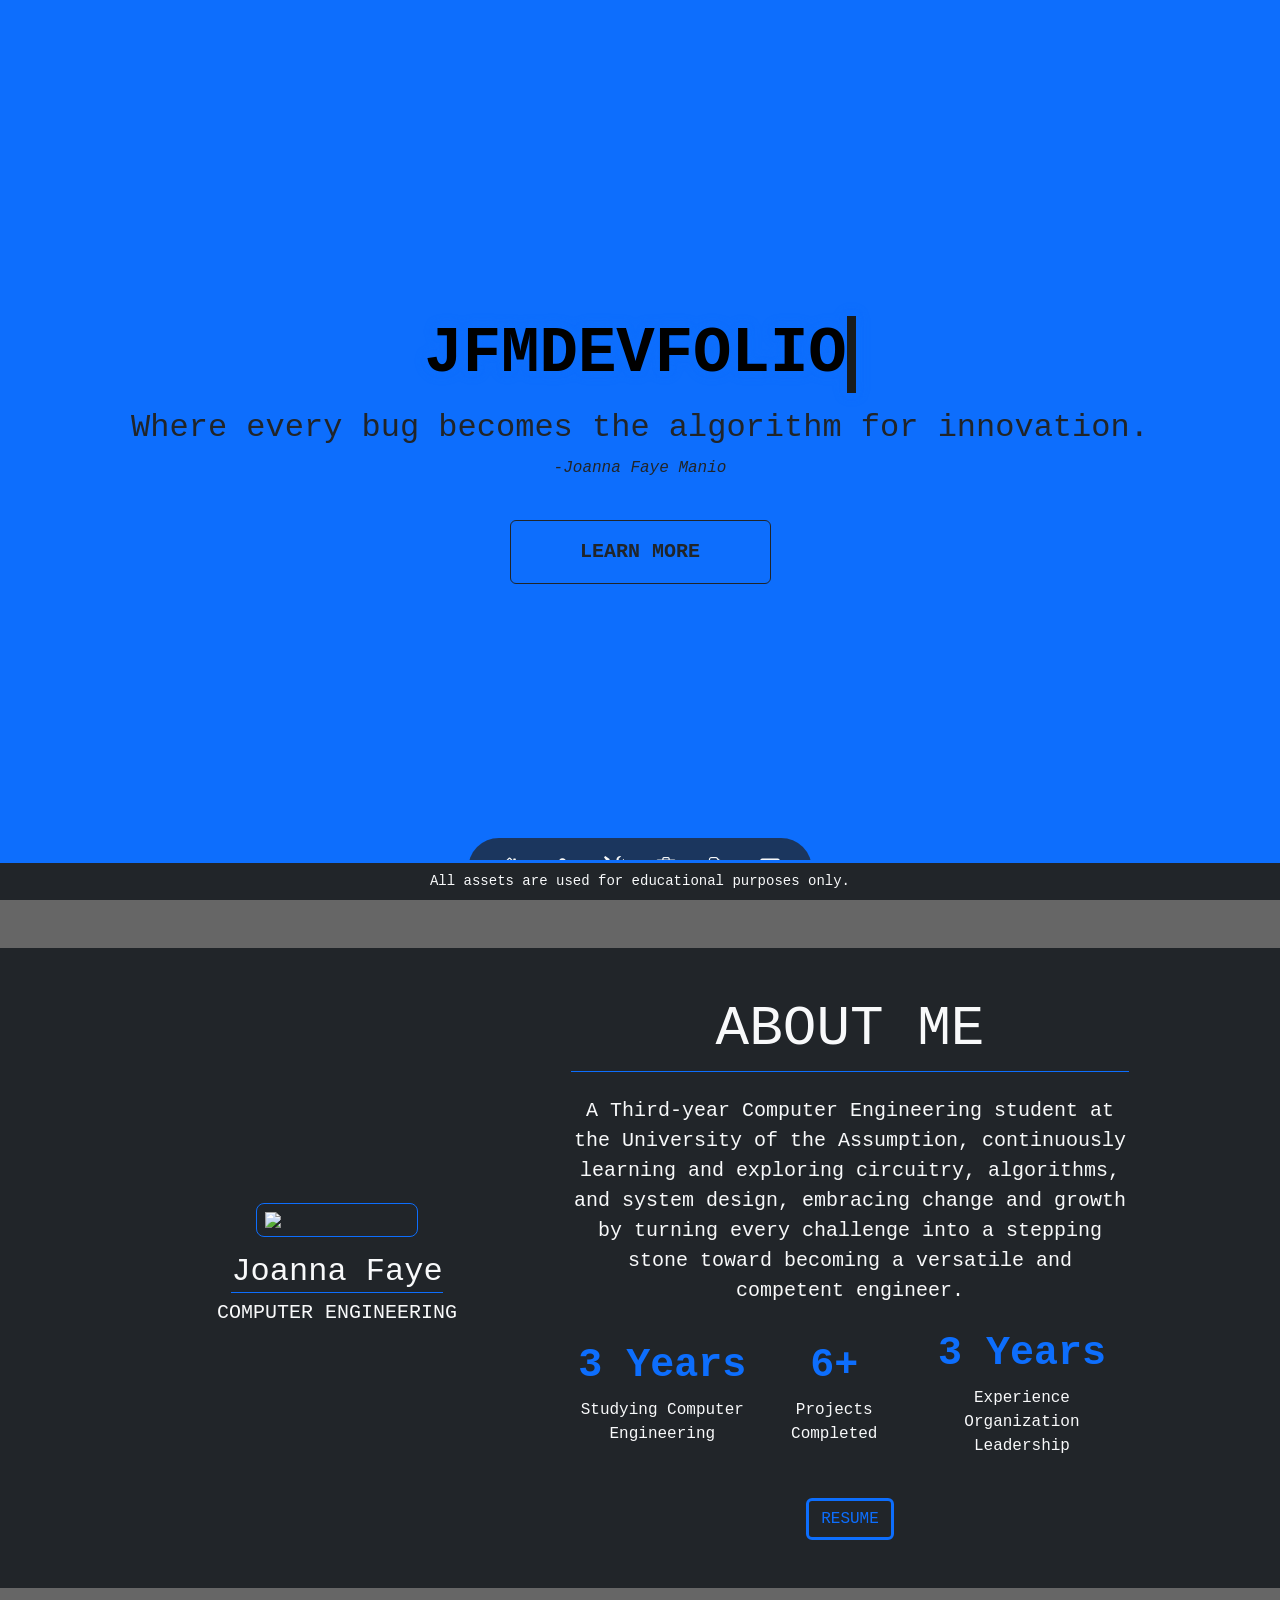
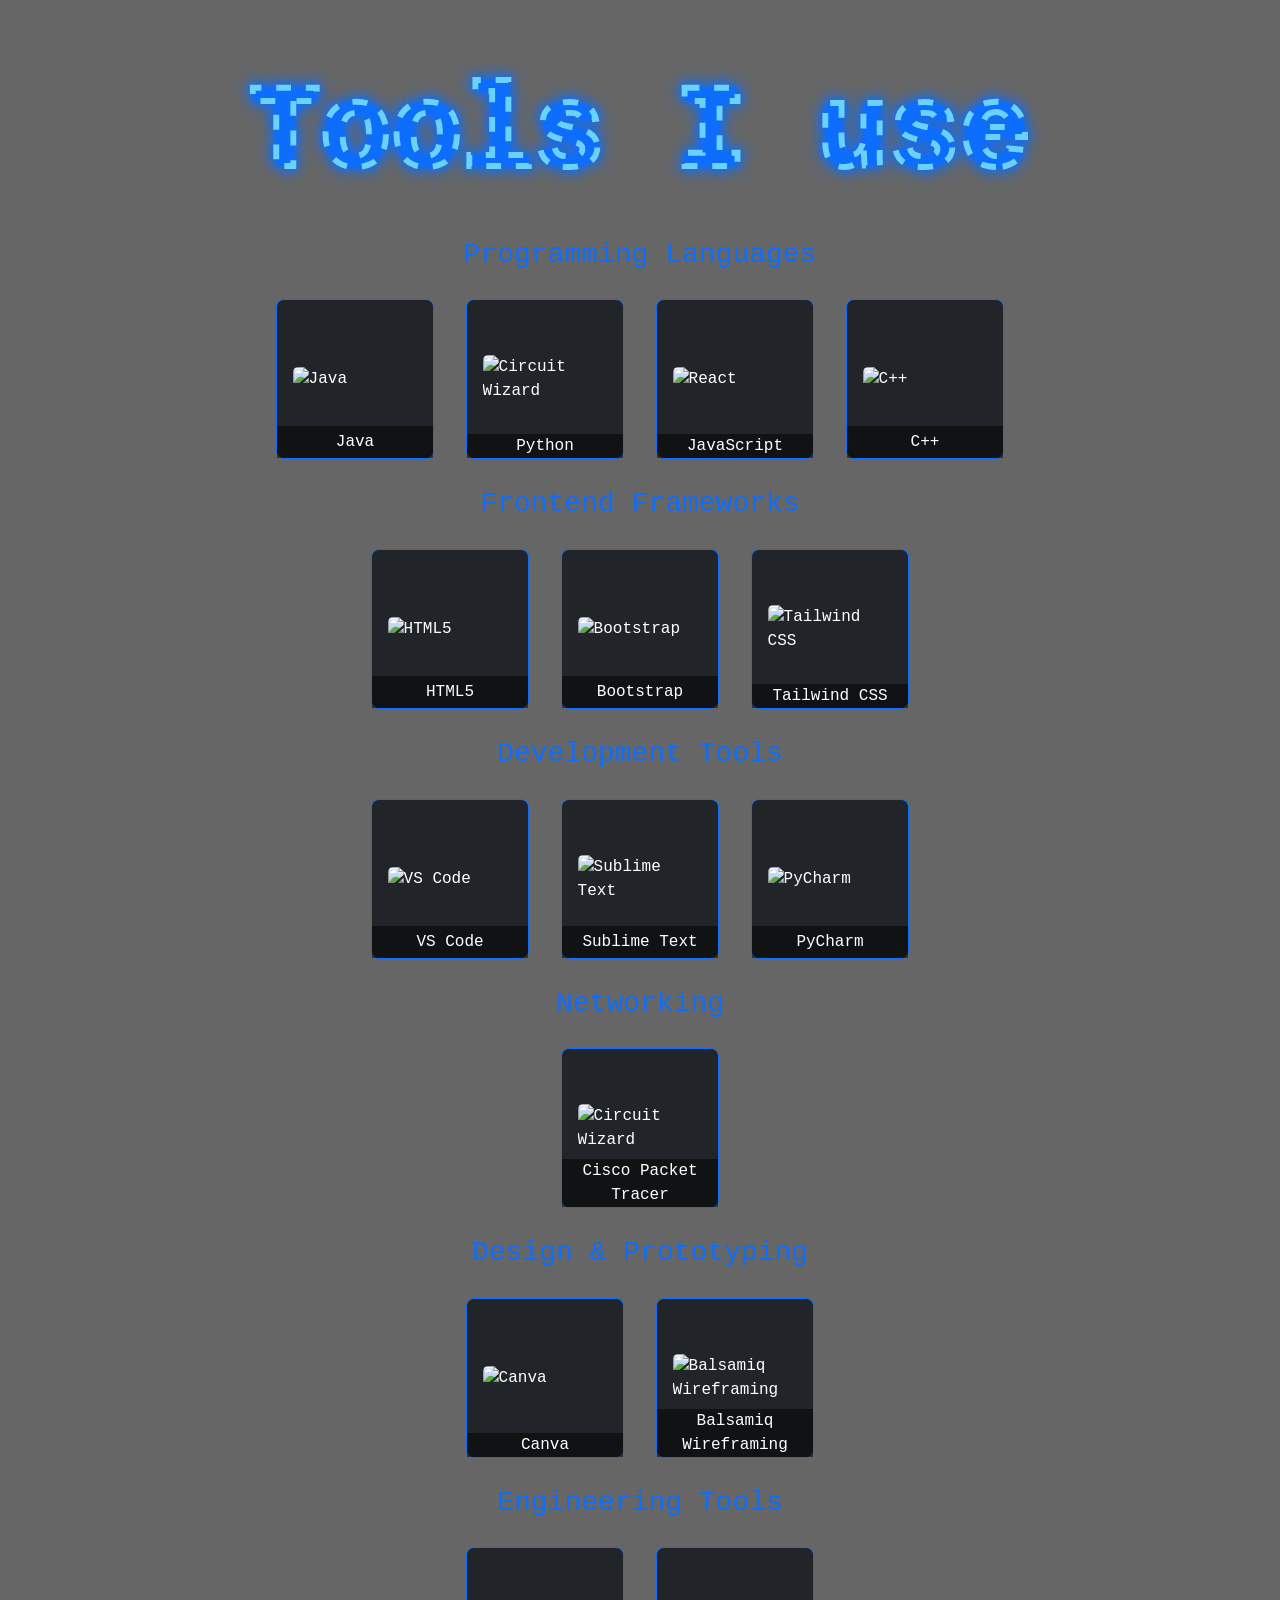
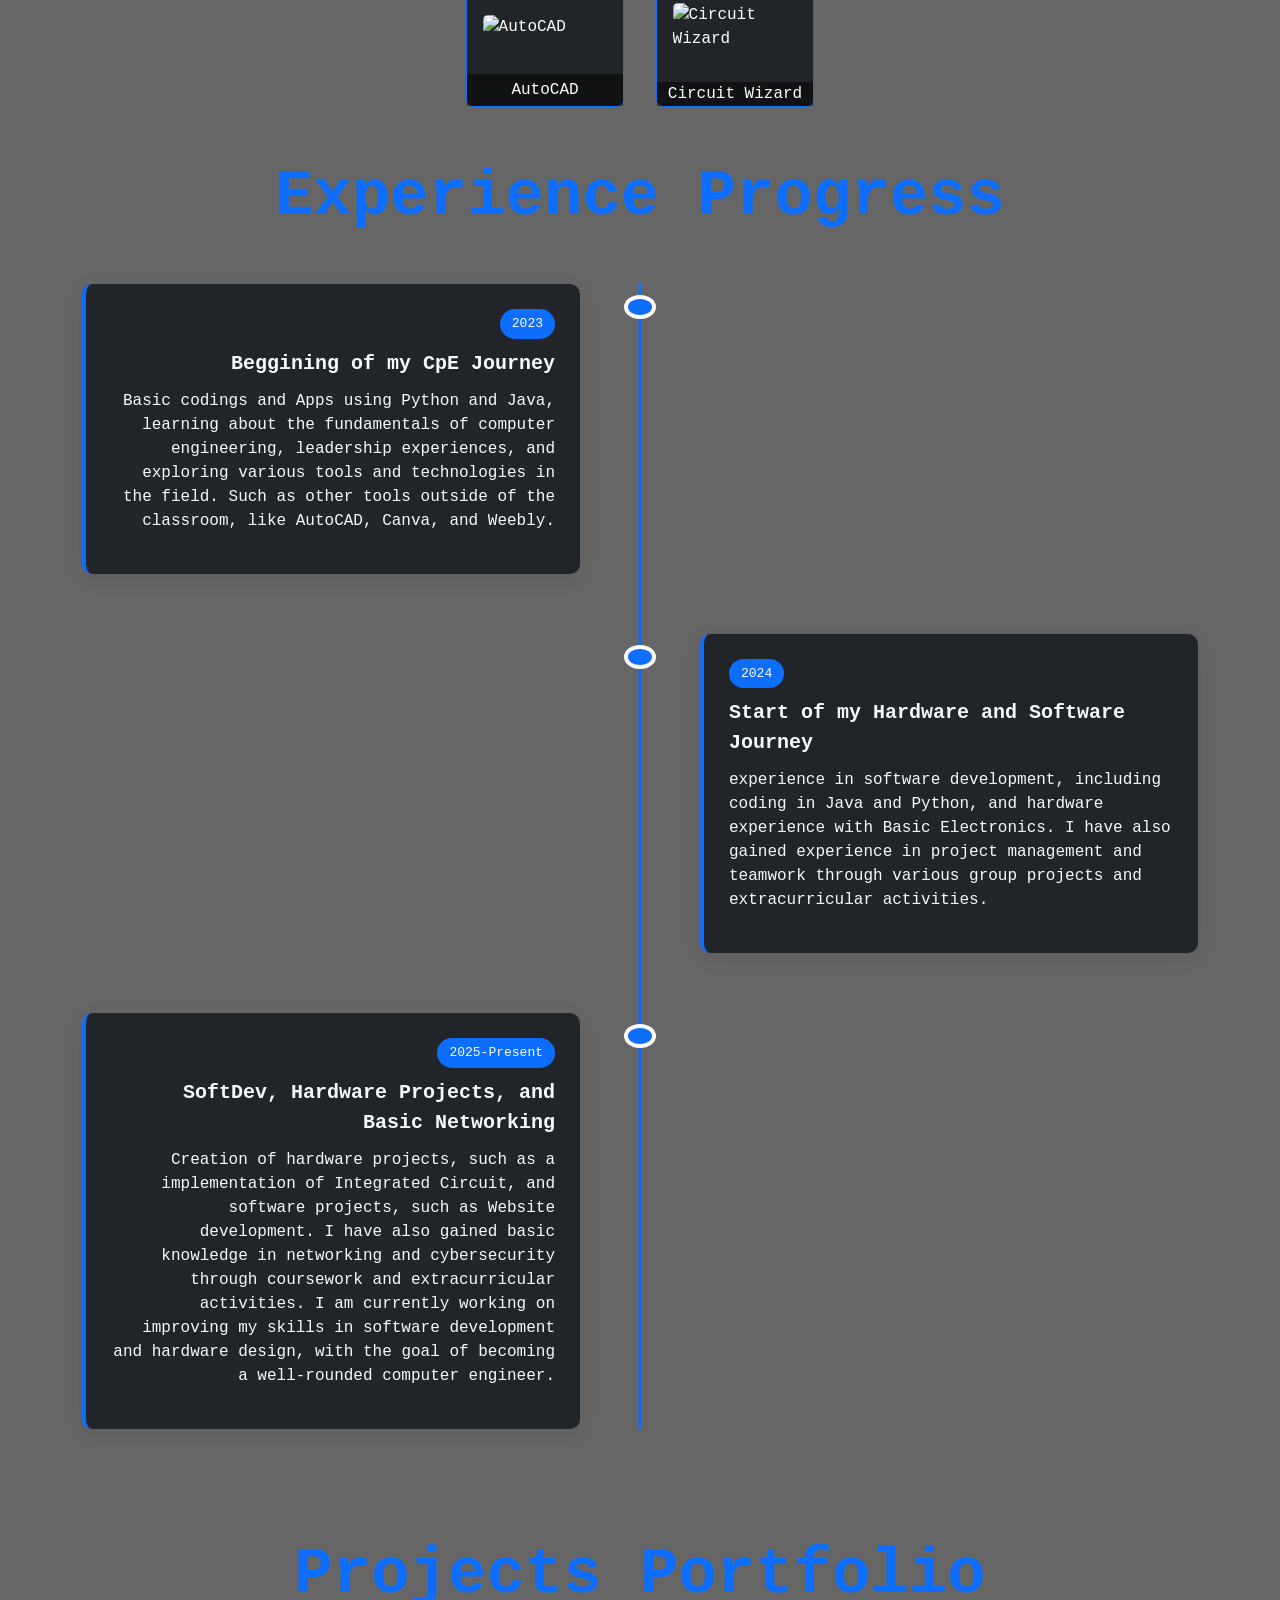
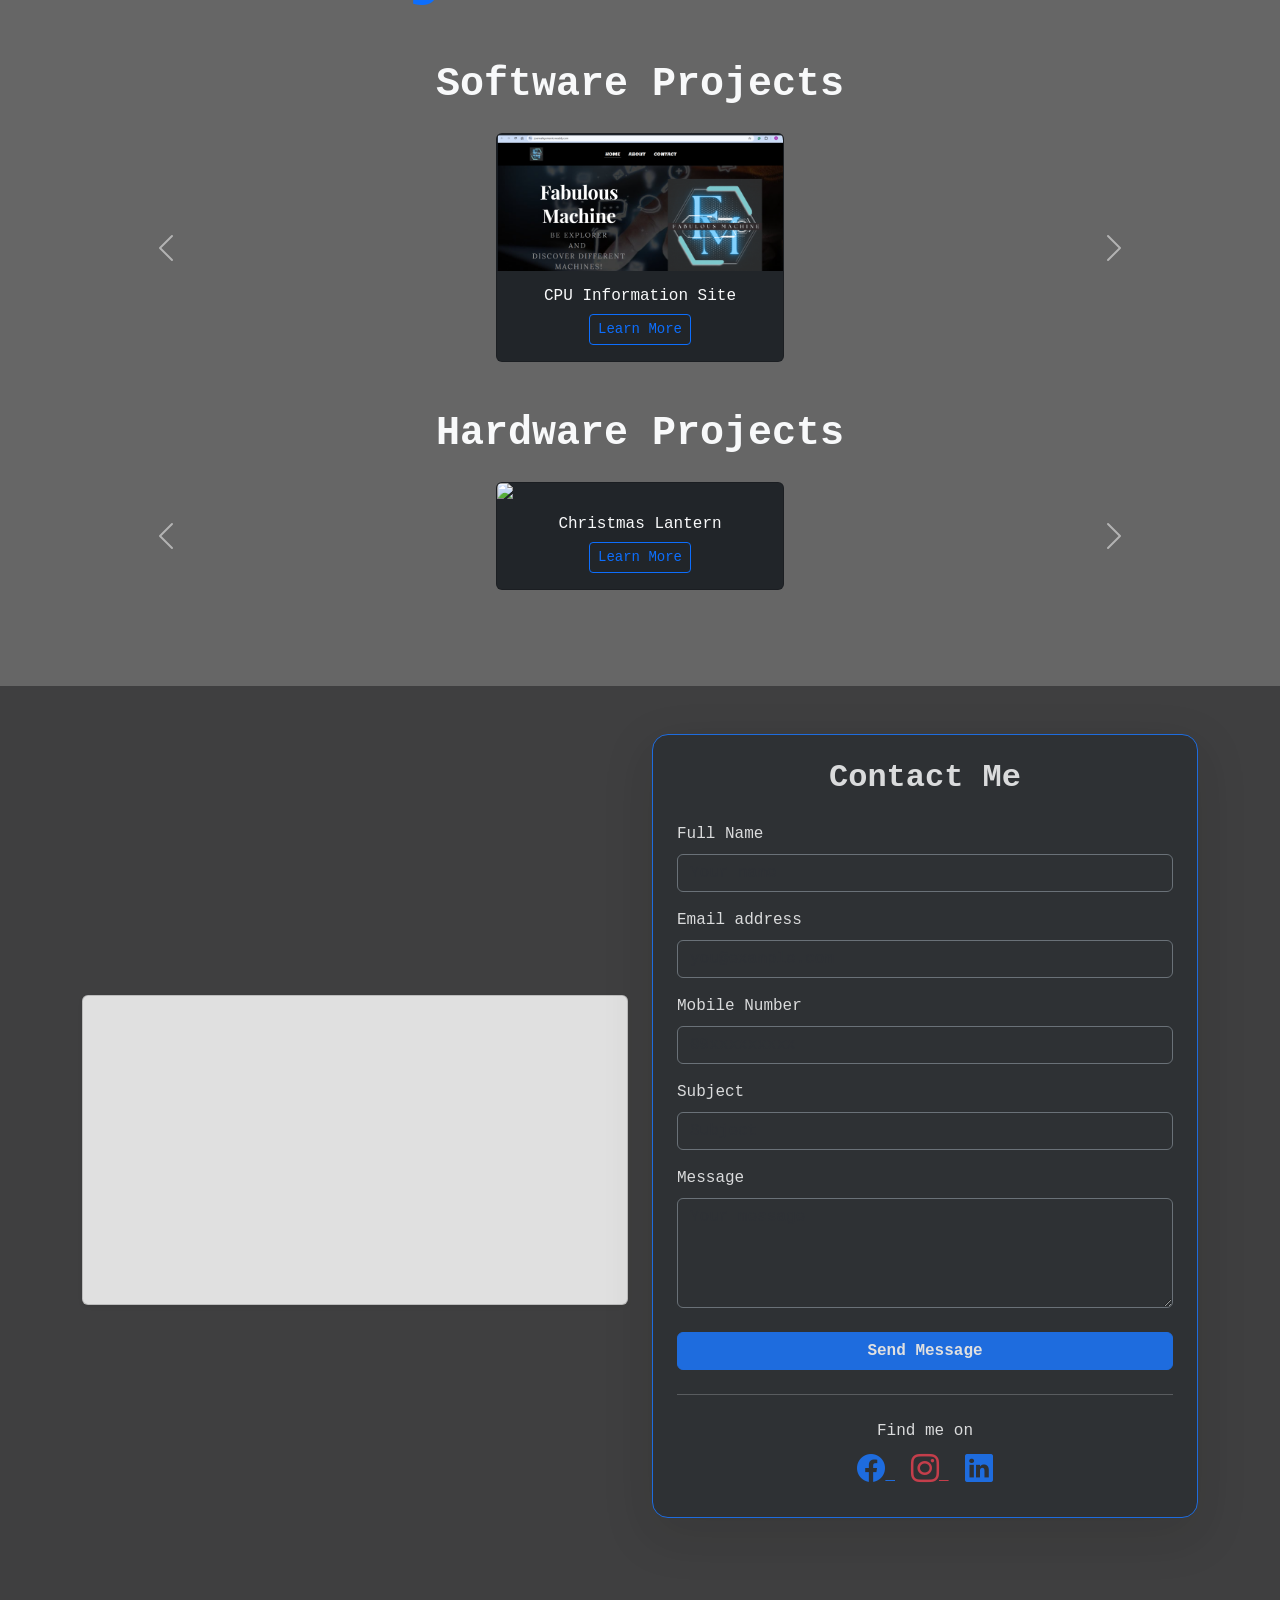
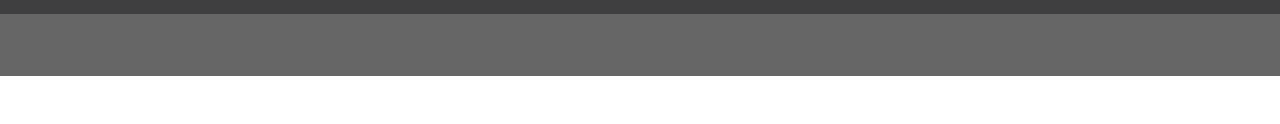
==== index.html @ d987107c "Fixed Navbar" ====
<!DOCTYPE HTML>
<html>
	<head>
		<meta name="viewport" content="width=device-width, initial-scale=1, shrink-to-fit=no">
		<!-- Bootstrap Link -->
		<link href="https://cdn.jsdelivr.net/npm/bootstrap@5.0.2/dist/css/bootstrap.min.css" rel="stylesheet" integrity="sha384-EVSTQN3/azprG1Anm3QDgpJLIm9Nao0Yz1ztcQTwFspd3yD65VohhpuuCOmLASjC" crossorigin="anonymous">
        <link rel="stylesheet" href="./index.css">
        <link href="https://unpkg.com/aos@2.3.4/dist/aos.css" rel="stylesheet">
        <link href="https://cdn.jsdelivr.net/npm/bootstrap-icons@1.10.5/font/bootstrap-icons.css" rel="stylesheet">
        <link rel="stylesheet" href="https://cdnjs.cloudflare.com/ajax/libs/font-awesome/6.4.0/css/all.min.css">

        <!-- Emailjs Script start -->
          <script type="text/javascript"
              src="https://cdn.jsdelivr.net/npm/@emailjs/browser@4/dist/email.min.js">
      </script>
        <!-- Emailjs Script end -->
		<title>Developer Portfolio</title>

	</head>
<body data-bs-spy="scroll" data-bs-target="#bottomNavbar" data-bs-offset="100" tabindex="0">
        
        <!-- MAIN Landing Page Start -->

<div id="cover" class="container-fluid bg-primary min-vh-100 d-flex align-items-center justify-content-center text-center text-dark">
    <div class="container">
        <div class="row justify-content-center">

            <div id="cover-title">
                <h1 
              class="typewriter circuit fw-bolder display-3 display-lg-1 anim-typewriter line">
              JFMDEVFOLIO
          </h1>
                <div class="text-shadow">
                    <h2 class="stoic-text">
                        Where every bug becomes the algorithm for innovation.
                    </h2>
                    <i class="stoic-text">-Joanna Faye Manio</i>
                </div>
                <div class="row justify-content-center mt-4">
                    <div class="col-10 col-md-6 col-lg-3">
                        <a id="check"
                        class="btn btn-outline-dark w-100 fw-bold border-dark p-3 fs-5 mt-3"
                        href="#aboutMe">
                        LEARN MORE
                        </a>
                    </div>
                </div>

            </div>

        </div>
    </div>

</div>
<!-- MAIN Landing Page End -->
        <!-- overlay container start -->
        <div class="overlay-container">
        <!-- About Me START -->
<div id="aboutMe" class="container-fluid d-lg-flex align-items-center justify-content-center bg-dark mt-md-5 text-light p-5 text-center">
  
  <div class="d-flex flex-lg-row flex-column flex-md-column w-100 container-lg align-items-center justify-content-center gap-5">

    <!-- Profile Image -->
    <div class="col col-lg-4 mb-4 mb-lg-0 d-flex flex-column align-items-center p-4" data-aos="fade-up">
      <img src="https://media.licdn.com/dms/image/v2/D5603AQGlLPdQqTrquQ/profile-displayphoto-scale_200_200/B56Z0e0ZZcKkAY-/0/1774338546498?e=2147483647&v=beta&t=NWU8WTPSbvJvsLirmq5nlqrjA6LHD-l9-ab07oYX2fk"
           class="img-fluid rounded-3 border border-primary w-50 p-2 mb-3" id="check">
      <h2 class="hover-line border-bottom border-primary text-light mb-2">Joanna Faye</h2>
      <h5 class="text-uppercase text-light">Computer Engineering</h5>
    </div>

    <!-- Introduction Text -->
    <div class="col col-lg-6 d-flex flex-column" data-aos="fade-up">
      <h1 id="about-title" class="display-4 font-weight-bolder text-left border-bottom border-primary d-inline-block mb-4 pb-2">ABOUT ME</h1>
      
      <p class="text-light text-justify fs-5 mb-4">
        A Third-year Computer Engineering student at the University of the Assumption, continuously learning and exploring circuitry, algorithms, and system design, embracing change and growth by turning every challenge into a stepping stone toward becoming a versatile and competent engineer.
      </p>

      <!-- Stats -->
      <div class="d-flex flex-column flex-sm-row justify-content-center align-items-center gap-4 mb-4">
        <div class="text-center">
          <h1 class="text-primary fw-bold">3 Years</h1>
          <p class="text-light">Studying Computer Engineering</p>
        </div>
        <div class="text-center">
          <h1 class="text-primary fw-bold">6+</h1>
          <p class="text-light">Projects Completed</p>
        </div>
        <div class="text-center">
          <h1 class="text-primary fw-bold">3 Years</h1>
          <p class="text-light">Experience Organization Leadership</p>
        </div>
      </div>

      <!-- Resume Button -->
      <div class="d-flex justify-content-center">
        <a href="https://drive.google.com/file/d/1TbebNd9Qy4lvdxuaW8R956BltFLlwqoM/view?usp=sharing" target="_blank"
           class="btn btn-outline-primary border-3">
          RESUME
        </a>
      </div>
    </div>

  </div>
</div>
    <!-- ABOUT ME END -->

    <!-- TOOLS START -->
<div id="tools" class="d-flex p-3 p-md-5 flex-column align-items-center" >

<svg viewBox="0 0 800 120">
  <text x="50%" y="50%" dy=".35em" text-anchor="middle" class="circuit">
    Tools I use
  </text>
</svg>

<div class="container">
 
  <!-- ================= PROGRAMMING LANGUAGES ================= -->
  <h3 class="text-center text-primary my-4">Programming Languages</h3>
  <div class="row g-4 justify-content-center">

    <!-- Java --> 
<div class="col-12 col-sm-6 col-md-4 col-lg-3 col-xl-2" data-aos="zoom-in">  <a href="#" class="d-block text-decoration-none p-1">
    <div class="card bg-dark text-white tool-card border border-primary rounded-3">
      <div class="tool-inner">
        <div class="tool-front">
          <img src="https://static.vecteezy.com/system/resources/previews/048/332/150/non_2x/java-programming-language-java-logo-free-png.png" class="card-img tools" alt="Java" style="max-height:120px; object-fit:contain;">
          <div class="card-img-overlay d-flex align-items-end p-0">
            <span class="w-100 text-center bg-black bg-opacity-50 py-1">Java</span>
          </div>
        </div>
      </div>
      <div class="tool-back-container">
        <div class="tool-back">
          <p class="text-white mb-0">A high-level, class-based, object-oriented programming language designed for simplicity and readability.</p>
        </div>
      </div>
    </div>
  </a>
</div>

    <!-- Python -->
<div class="col-12 col-sm-6 col-md-4 col-lg-3 col-xl-2" data-aos="zoom-in">
  <a href="#" class="d-block text-decoration-none p-1">
    <div class="card bg-dark text-white tool-card border border-primary rounded-3">
      <div class="tool-inner">
        <div class="tool-front">
          <img src="https://upload.wikimedia.org/wikipedia/commons/thumb/c/c3/Python-logo-notext.svg/960px-Python-logo-notext.svg.png" class="card-img tools" alt="Circuit Wizard" style="max-height:120px; object-fit:contain;">
          <div class="card-img-overlay d-flex align-items-end p-0">
            <div class="w-100 text-center bg-black bg-opacity-50">Python</div>
          </div>
        </div>
      </div>
      <div class="tool-back-container">
        <div class="tool-back">
          <p class="text-white mb-0">Python is a high-level, interpreted programming language known for its simplicity and readability.</p>
        </div>
      </div>
    </div>
  </a>
</div>

    <!-- JavaScript -->
<div class="col-12 col-sm-6 col-md-4 col-lg-3 col-xl-2" data-aos="zoom-in">
  <a href="#" class="d-block text-decoration-none p-1">
    <div class="card bg-dark text-white tool-card border border-primary rounded-3">
      <div class="tool-inner">
        <div class="tool-front">
          <img src="https://encrypted-tbn0.gstatic.com/images?q=tbn:ANd9GcQf-DW_HRN0h9p0HU7tkiKE4PiuryqmVH6X9w&s" class="card-img tools" alt="React" style="max-height:120px; object-fit:contain;">
          <div class="card-img-overlay d-flex align-items-end p-0">
            <div class="w-100 text-center bg-black bg-opacity-50">JavaScript</div>
          </div>
        </div>
      </div>
      <div class="tool-back-container">
        <div class="tool-back">
          <p class="text-white mb-0">A tool for creating dynamic web applications.</p>
        </div>
      </div>
    </div>
  </a>
</div>

 <!-- C++ --> 
<div class="col-12 col-sm-6 col-md-4 col-lg-3 col-xl-2" data-aos="zoom-in">  <a href="#" class="d-block text-decoration-none p-1">
    <div class="card bg-dark text-white tool-card border border-primary rounded-3">
      <div class="tool-inner">
        <div class="tool-front">
          <img src="https://upload.wikimedia.org/wikipedia/commons/thumb/1/18/ISO_C%2B%2B_Logo.svg/1920px-ISO_C%2B%2B_Logo.svg.png" class="card-img tools" alt="C++" style="max-height:120px; object-fit:contain;">
          <div class="card-img-overlay d-flex align-items-end p-0">
            <span class="w-100 text-center bg-black bg-opacity-50 py-1">C++</span>
          </div>
        </div>
      </div>
      <div class="tool-back-container">
        <div class="tool-back">
          <p class="text-white mb-0">A general-purpose programming language that extends the C programming language with additional features.</p>
        </div>
      </div>
    </div>
  </a>
</div>

</div>

  <!-- ================= FRONTEND FRAMEWORKS ================= -->
  <h3 class="text-center text-primary my-4">Frontend Frameworks</h3>
  <div class="row g-4 justify-content-center">

     <!-- HTML -->
    <div class="col-sm-6 col-md-4 col-lg-3 col-xl-2" data-aos="zoom-in">  <a href="#" class="d-block text-decoration-none p-1">
    <div class="card bg-dark text-white tool-card border border-primary rounded-3">
      <div class="tool-inner">
        <div class="tool-front">
          <img src="https://upload.wikimedia.org/wikipedia/commons/thumb/6/61/HTML5_logo_and_wordmark.svg/500px-HTML5_logo_and_wordmark.svg.png" class="card-img tools" alt="HTML5" style="max-height:120px; object-fit:contain;">
          <div class="card-img-overlay d-flex align-items-end p-0">
            <span class="w-100 text-center bg-black bg-opacity-50 py-1">HTML5</span>
          </div>
        </div>
      </div>
      <div class="tool-back-container">
        <div class="tool-back">
          <p class="text-white mb-0">The standard markup language that provides the basic structure and content for web documents.</p>
        </div>
      </div>
    </div>
  </a>
</div>

    <!-- CSS -->
    <div class="col-12 col-sm-6 col-md-4 col-lg-3 col-xl-2" data-aos="zoom-in">
  <a href="#" class="d-block text-decoration-none p-1">
    <div class="card bg-dark text-white tool-card border border-primary rounded-3">
      <div class="tool-inner">
        <div class="tool-front">
          <img src="https://static.vecteezy.com/system/resources/previews/067/565/470/non_2x/bootstrap-logo-rounded-free-png.png" class="card-img tools" alt="Bootstrap" style="max-height:120px; object-fit:contain;">
          <div class="card-img-overlay d-flex align-items-end p-0">
            <span class="w-100 text-center bg-black bg-opacity-50 py-1">Bootstrap</span>
          </div>
        </div>
      </div>
      <div class="tool-back-container">
        <div class="tool-back">
          <p class="text-white mb-0">CSS Framework: A free and open-source CSS framework directed at responsive, mobile-first front-end web development.</p>
        </div>
      </div>
    </div>
  </a>
</div>

    <!-- Tailwind -->
   <div class="col-12 col-sm-6 col-md-4 col-lg-3 col-xl-2" data-aos="zoom-in">
  <a href="#" class="d-block text-decoration-none p-1">
    <div class="card bg-dark text-white tool-card border border-primary rounded-3">
      <div class="tool-inner">
        <div class="tool-front">
          <img src="https://images.seeklogo.com/logo-png/43/2/tailwind-css-logo-png_seeklogo-434090.png" class="card-img tools" alt="Tailwind CSS" style="max-height:120px; object-fit:contain;">
          <div class="card-img-overlay d-flex align-items-end p-0">
            <div class="w-100 text-center bg-black bg-opacity-50">Tailwind CSS</div>
          </div>
        </div>
      </div>
      <div class="tool-back-container">
        <div class="tool-back">
          <p class="text-white mb-0">An open-source CSS framework for rapidly building custom user interfaces.</p>
        </div>
      </div>
    </div>
  </a>
</div>


  </div>

  <!-- ================= DEVELOPMENT TOOLS ================= -->
  <h3 class="text-center text-primary my-4">Development Tools</h3>
  <div class="row g-4 justify-content-center">

    <!-- VS Code -->  
<div class="col-12 col-sm-6 col-md-4 col-lg-3 col-xl-2" data-aos="zoom-in">
  <a href="#" class="d-block text-decoration-none p-1">
    <div class="card bg-dark text-white tool-card border border-primary rounded-3">
      <div class="tool-inner">
        <div class="tool-front">
          <img src="https://upload.wikimedia.org/wikipedia/commons/thumb/9/9a/Visual_Studio_Code_1.35_icon.svg/960px-Visual_Studio_Code_1.35_icon.svg.png" class="card-img tools" alt="VS Code" style="max-height:120px; object-fit:contain;">
          <div class="card-img-overlay d-flex align-items-end p-0">
            <span class="w-100 text-center bg-black bg-opacity-50 py-1">VS Code</span>
          </div>
        </div>
      </div>
      <div class="tool-back-container">
        <div class="tool-back">
          <p class="text-white mb-0"> A lightweight but powerful source code editor that runs on your desktop and is available for Windows, macOS, and Linux.</p>
        </div>
      </div>
    </div>
  </a>
</div>
<!-- Sublime Text -->
<div class="col-12 col-sm-6 col-md-4 col-lg-3 col-xl-2" data-aos="zoom-in">
  <a href="#" class="d-block text-decoration-none p-1">
    <div class="card bg-dark text-white tool-card border border-primary rounded-3">
      <div class="tool-inner">
        <div class="tool-front">
          <img src="https://encrypted-tbn0.gstatic.com/images?q=tbn:ANd9GcRlPDDOjs-NRNNFRboOOlP0aELPnIilPCRo5Q&s" class="card-img tools" alt="Sublime Text" style="max-height:120px; object-fit:contain;">
          <div class="card-img-overlay d-flex align-items-end p-0">
            <span class="w-100 text-center bg-black bg-opacity-50 py-1">Sublime Text</span>
          </div>
        </div>
      </div>
      <div class="tool-back-container">
        <div class="tool-back">
          <p class="text-white mb-0">A sophisticated text editor for code, markup and prose.</p>
        </div>
      </div>
    </div>
  </a>
</div>
<!-- Pycharm -->  
<div class="col-12 col-sm-6 col-md-4 col-lg-3 col-xl-2" data-aos="zoom-in">
  <a href="#" class="d-block text-decoration-none p-1">
    <div class="card bg-dark text-white tool-card border border-primary rounded-3">
      <div class="tool-inner">
        <div class="tool-front">
          <img src="https://images.seeklogo.com/logo-png/44/1/pycharm-edu-logo-png_seeklogo-440915.png" class="card-img tools" alt="PyCharm" style="max-height:120px; object-fit:contain;">
          <div class="card-img-overlay d-flex align-items-end p-0">
            <span class="w-100 text-center bg-black bg-opacity-50 py-1">PyCharm</span>
          </div>
        </div>
      </div>
      <div class="tool-back-container">
        <div class="tool-back">
          <p class="text-white mb-0">A powerful IDE for Python development with features like debugging, testing, and code completion.</p>
        </div>
      </div>
    </div>
  </a>
</div>

  </div>
<!-- ================= Networking TOOLS ================= -->
  <h3 class="text-center text-primary my-4">Networking</h3>
  <div class="row g-4 justify-content-center">

    <!-- Cisco Packet Tracer -->
    <div class="col-12 col-sm-6 col-md-4 col-lg-3 col-xl-2" data-aos="zoom-in">
  <a href="#" class="d-block text-decoration-none p-1">
    <div class="card bg-dark text-white tool-card border border-primary rounded-3">
      <div class="tool-inner">
        <div class="tool-front">
          <img src="https://encrypted-tbn0.gstatic.com/images?q=tbn:ANd9GcQKrQU23dSbfFfAjiB9fJnWx0VkVmH1i9WejQ&s" class="card-img tools" alt="Circuit Wizard" style="max-height:120px; object-fit:contain;">
          <div class="card-img-overlay d-flex align-items-end p-0">
            <div class="w-100 text-center bg-black bg-opacity-50">Cisco Packet Tracer</div>
          </div>
        </div>
      </div>
      <div class="tool-back-container">
        <div class="tool-back">
          <p class="text-white mb-0">Networking Simulation Tool: A tool for creating and simulating network topologies and protocols.</p>
        </div>
      </div>
    </div>
  </a>
</div>

  </div>
  <!-- ================= DESIGN TOOLS ================= -->
  <h3 class="text-center text-primary my-4">Design & Prototyping</h3>
  <div class="row g-4 justify-content-center">

    <!-- Canva -->
    <div class="col-12 col-sm-6 col-md-4 col-lg-3 col-xl-2" data-aos="zoom-in">
  <a href="#" class="d-block text-decoration-none p-1">
    <div class="card bg-dark text-white tool-card border border-primary rounded-3">
      <div class="tool-inner">
        <div class="tool-front">
          <img src="https://images-eds-ssl.xboxlive.com/image?url=4rt9.lXDC4H_93laV1_eHHFT949fUipzkiFOBH3fAiZZUCdYojwUyX2aTonS1aIwMrx6NUIsHfUHSLzjGJFxxo4K81Ei7WzcnqEk8W.MgwZKGOGyylNO5Zmpypx72dKW30JQijPB.R5zwcpxtBwH3OJlEQGtDjjqpeLMKnjHhi8-&format=source" class="card-img tools" alt="Canva" style="max-height:120px; object-fit:contain;">
          <div class="card-img-overlay d-flex align-items-end p-0">
            <div class="w-100 text-center bg-black bg-opacity-50">Canva</div>
          </div>
        </div>
      </div>
      <div class="tool-back-container">
        <div class="tool-back">
          <p class="text-white mb-0">This is used for creating graphic designs, presentations, and other visual content.</p>
        </div>
      </div>
    </div>
  </a>
</div>

    <!-- Balsamiq -->
   <div class="col-12 col-sm-6 col-md-4 col-lg-3 col-xl-2" data-aos="zoom-in">
  <a href="#" class="d-block text-decoration-none p-1">
    <div class="card bg-dark text-white tool-card border border-primary rounded-3">
      <div class="tool-inner">
        <div class="tool-front">
          <img src="https://cdn.prod.website-files.com/61f9082050036c6c4b4899f8/69aae365da36bf3ce3c431c9_balsamiq-1690452164916-2x.jpeg" class="card-img tools" alt="Balsamiq Wireframing" style="max-height:120px; object-fit:contain;">
          <div class="card-img-overlay d-flex align-items-end p-0">
            <div class="w-100 text-center bg-black bg-opacity-50">Balsamiq Wireframing</div>
          </div>
        </div>
      </div>
      <div class="tool-back-container">
        <div class="tool-back">
          <p class="text-white mb-0">This is used for creating wireframes and prototypes for web and mobile applications.</p>
        </div>
      </div>
    </div>
  </a>
</div>

  </div>

  <!-- ================= ENGINEERING TOOLS ================= -->
  <h3 class="text-center text-primary my-4">Engineering Tools</h3>
  <div class="row g-4 justify-content-center">

    <!-- AutoCAD -->
    <div class="col-12 col-sm-6 col-md-4 col-lg-3 col-xl-2" data-aos="zoom-in">
  <a href="#" class="d-block text-decoration-none p-1">
    <div class="card bg-dark text-white tool-card border border-primary rounded-3">
      <div class="tool-inner">
        <div class="tool-front">
          <img src="https://uxwing.com/wp-content/themes/uxwing/download/brands-and-social-media/autocad-icon.png" class="card-img tools" alt="AutoCAD" style="max-height:120px; object-fit:contain;">
          <div class="card-img-overlay d-flex align-items-end p-0">
            <span class="w-100 text-center bg-black bg-opacity-50 py-1">AutoCAD</span>
          </div>
        </div>
      </div>
      <div class="tool-back-container">
        <div class="tool-back">
          <p class="text-white mb-0">Design Software: A computer-aided design (CAD) software used for creating precise 2D and 3D models.</p>
        </div>
      </div>
    </div>
  </a>
</div>

    <!-- Circuit Wizard -->
    <div class="col-12 col-sm-6 col-md-4 col-lg-3 col-xl-2" data-aos="zoom-in">
  <a href="#" class="d-block text-decoration-none p-1">
    <div class="card bg-dark text-white tool-card border border-primary rounded-3">
      <div class="tool-inner">
        <div class="tool-front">
          <img src="https://tse3.mm.bing.net/th/id/OIP.Qn6gmGACD-A9kWW8LEPJnwAAAA?pid=Api&P=0&h=180" class="card-img tools" alt="Circuit Wizard" style="max-height:120px; object-fit:contain;">
          <div class="card-img-overlay d-flex align-items-end p-0">
            <div class="w-100 text-center bg-black bg-opacity-50">Circuit Wizard</div>
          </div>
        </div>
      </div>
      <div class="tool-back-container">
        <div class="tool-back">
          <p class="text-white mb-0">Circuit Design Software: A tool for creating and simulating electronic circuits.</p>
        </div>
      </div>
    </div>
  </a>
</div>

  </div>

</div>
</div>
<!-- TOOLS END -->
    <!-- TOOLS END-->

    <!-- EXP Start -->
 <div id="experience" class="timeline-section" >

<div class="container">

<h2 class="text-center text-primary fw-bold mb-5 display-3 textFit" data-aos="fade-up">
Experience Progress
</h2>

<div class="timeline">


<!-- ITEM 1 -->

<div class="row timeline-item align-items-center" data-aos="fade-right">

<div class="col-md-6 timeline-left" >
<div class="timeline-card bg-dark text-light check">
<span class="timeline-date">2023</span>
<div class="timeline-title">Beggining of my CpE Journey</div>
<p>
Basic codings and Apps using Python and Java, learning about the fundamentals of computer engineering, leadership experiences, and exploring various tools and technologies in the field. Such as other tools outside of the classroom, like AutoCAD, Canva, and Weebly.
</p>
</div>
</div>

<div class="col-md-6"></div>

<div class="timeline-dot"></div>

</div>


<!-- ITEM 2 -->

<div class="row timeline-item align-items-center" data-aos="fade-left">

<div class="col-md-6"></div>

<div class="col-md-6 timeline-right">
<div class="timeline-card bg-dark text-light check">
<span class="timeline-date">2024</span>
<div class="timeline-title">Start of my Hardware and Software Journey</div>
<p>
experience in software development, including coding in Java and Python, and hardware experience with Basic Electronics. I have also gained experience in project management and teamwork through various group projects and extracurricular activities.
</p>
</div>
</div>

<div class="timeline-dot"></div>

</div>


<!-- ITEM 3 -->

<div class="row timeline-item align-items-center" data-aos="fade-right">

<div class="col-md-6 timeline-left">
<div class="timeline-card bg-dark text-light check">
<span class="timeline-date">2025-Present</span>
<div class="timeline-title">SoftDev, Hardware Projects, and Basic Networking</div>
<p>
Creation of hardware projects, such as a implementation of Integrated Circuit, and software projects, such as Website development. I have also gained basic knowledge in networking and cybersecurity through coursework and extracurricular activities. I am currently working on improving my skills in software development and hardware design, with the goal of becoming a well-rounded computer engineer.
</p>
</div>
</div>

<div class="col-md-6"></div>

<div class="timeline-dot"></div>

</div>


</div>
</div>

</div>
<!-- EXP end -->

<!-- Project Start -->
<div class="py-5 project-section" id="projects">
  <div class="container">

    <!-- Title -->
    <div class="text-center mb-5">
      <h2 class="display-3 text-primary fw-bold" data-aos="fade-right">
        Projects Portfolio
      </h2>
    </div>

    <!-- ================= SOFTWARE ================= -->
    <h4 class="fw-bold mb-4 text-center text-light display-6" data-aos="fade-left">
      Software Projects
    </h4>

    <div id="softwareCarousel" class="carousel slide" data-bs-ride="carousel" data-bs-interval="2500">
      <div class="carousel-inner text-center">

        <!-- Software 1 -->
        <div class="carousel-item active">
          <div class="d-flex justify-content-center">
            <div class="card project-card bg-dark text-light" style="width: 18rem;">
              <img src="./image/fm.png" class="card-img-top">
              <div class="card-body">
                <h6>CPU Information Site</h6>
                <button class="btn btn-outline-primary btn-sm" data-bs-toggle="modal" data-bs-target="#softwareModal1">Learn More</button>
              </div>
            </div>
          </div>
        </div>

        <!-- Software 2 -->
        <div class="carousel-item">
          <div class="d-flex justify-content-center">
            <div class="card project-card bg-dark text-light" style="width: 18rem;">
              <img src="./image/receipt calc.png" class="card-img-top">
              <div class="card-body">
                <h6>Receipt Calculator</h6>
                <button class="btn btn-outline-primary btn-sm" data-bs-target="#softwareModal2" data-bs-toggle="modal">Learn More</button>
              </div>
            </div>
          </div>
        </div>

        <!-- Software 3 -->
        <div class="carousel-item">
          <div class="d-flex justify-content-center">
            <div class="card project-card bg-dark text-light" style="width: 18rem;">
              <img src="./image/ojt clasroom.png" class="card-img-top">
              <div class="card-body">
                <h6>Train Track Desk</h6>
                <button class="btn btn-outline-primary btn-sm" data-bs-target="#softwareModal3" data-bs-toggle="modal">Learn More</button>
              </div>
            </div>
          </div>
        </div>

        <!-- Software 4 -->
        <div class="carousel-item">
          <div class="d-flex justify-content-center">
            <div class="card project-card bg-dark text-light" style="width: 18rem;">
              <img src="https://fayem045.github.io/image/sidebar.png" class="card-img-top">
              <div class="card-body">
                <h6>Book Recomendation website</h6>
                <button class="btn btn-outline-primary btn-sm" data-bs-target="#softwareModal4" data-bs-toggle="modal">Learn More</button>
              </div>
            </div>
          </div>
        </div>

        <!-- Software 5 -->
        <div class="carousel-item">
          <div class="d-flex justify-content-center">
            <div class="card project-card bg-dark text-light" style="width: 18rem;">
              <img src="./image/potfolio.png" class="card-img-top">
              <div class="card-body">
                <h6>Portfolio</h6>
                <button class="btn btn-outline-primary btn-sm" data-bs-target="#softwareModal5" data-bs-toggle="modal">Learn More</button>
              </div>
            </div>
          </div>
        </div>

        <!-- Software 6 -->
        <div class="carousel-item">
          <div class="d-flex justify-content-center">
            <div class="card project-card bg-dark text-light" style="width: 18rem;">
              <img src="./image/shopping app.png" class="card-img-top">
              <div class="card-body">
                <h6>Shopping App</h6>
                <button class="btn btn-outline-primary btn-sm" data-bs-target="#softwareModal6" data-bs-toggle="modal">Learn More</button>
              </div>
            </div>
          </div>
        </div>

      </div>

      <!-- Controls -->
      <button class="carousel-control-prev" data-bs-target="#softwareCarousel" data-bs-slide="prev">
        <span class="carousel-control-prev-icon"></span>
      </button>

      <button class="carousel-control-next" data-bs-target="#softwareCarousel" data-bs-slide="next">
        <span class="carousel-control-next-icon"></span>
      </button>
    </div>


    <!-- ================= HARDWARE ================= -->
    <h4 class="fw-bold mt-5 mb-4 text-center text-light display-6" data-aos="fade-left">
      Hardware Projects
    </h4>

    <div id="hardwareCarousel" class="carousel slide" data-bs-ride="carousel" data-bs-interval="3000">
      <div class="carousel-inner text-center">

        <!-- Hardware 1 -->
        <div class="carousel-item active">
          <div class="d-flex justify-content-center">
            <div class="card project-card bg-dark text-light" style="width: 18rem;">
              <img src="https://fayem045.github.io/image/cir.png" class="card-img-top">
              <div class="card-body">
                <h6>Christmas Lantern</h6>
                <button class="btn btn-outline-primary btn-sm" data-bs-target="#hardwareModal1" data-bs-toggle="modal">Learn More</button>
              </div>
            </div>
          </div>
        </div>

        <!-- Hardware 2 -->
        <div class="carousel-item">
          <div class="d-flex justify-content-center">
            <div class="card project-card bg-dark text-light" style="width: 18rem;">
              <img src="./image/power sup[ply.png" class="card-img-top">
              <div class="card-body">
                <h6>Power Supply</h6>
                <button class="btn btn-outline-primary btn-sm" data-bs-target="#hardwareModal2" data-bs-toggle="modal">Learn More</button>
              </div>
            </div>
          </div>
        </div>

        <!-- Hardware 3 -->
        <div class="carousel-item">
          <div class="d-flex justify-content-center">
            <div class="card project-card bg-dark text-light" style="width: 18rem;">
              <img src="./image/op amp.png" class="card-img-top">
              <div class="card-body">
                <h6>Speaker</h6>
                <button class="btn btn-outline-primary btn-sm" data-bs-target="#hardwareModal3" data-bs-toggle="modal">Learn More</button>
              </div>
            </div>
          </div>
        </div>

        <!-- Hardware 4 -->
        <div class="carousel-item">
          <div class="d-flex justify-content-center">
            <div class="card project-card bg-dark text-light" style="width: 18rem;">
              <img src="./image/xmastree.png" class="card-img-top">
              <div class="card-body">
                <h6>Christmas Tree Lights</h6>
                <button class="btn btn-outline-primary btn-sm" data-bs-target="#hardwareModal4" data-bs-toggle="modal">Learn More</button>
              </div>
            </div>
          </div>
        </div>

        <!-- Hardware 5 -->
        <div class="carousel-item">
          <div class="d-flex justify-content-center">
            <div class="card project-card bg-dark text-light" style="width: 18rem;">
              <img src="./image/seg.png" class="card-img-top">
              <div class="card-body">
                <h6>7-Segment Display Circuit</h6>
                <button class="btn btn-outline-primary btn-sm" data-bs-target="#hardwareModal5" data-bs-toggle="modal">Learn More</button>
              </div>
            </div>
          </div>
        </div>

        <!-- Hardware 6 -->
        <div class="carousel-item">
          <div class="d-flex justify-content-center">
            <div class="card project-card bg-dark text-light" style="width: 18rem;">
              <img src="./image/led chaser.png" class="card-img-top">
              <div class="card-body">
                <h6>Led Chaser</h6>
                <button class="btn btn-outline-primary btn-sm" data-bs-target="#hardwareModal6" data-bs-toggle="modal">Learn More</button>
              </div>
            </div>
          </div>
        </div>

      </div>

      <!-- Controls -->
      <button class="carousel-control-prev" data-bs-target="#hardwareCarousel" data-bs-slide="prev">
        <span class="carousel-control-prev-icon"></span>
      </button>

      <button class="carousel-control-next" data-bs-target="#hardwareCarousel" data-bs-slide="next">
        <span class="carousel-control-next-icon"></span>
      </button>
    </div>

  </div>
</div>
<!-- Project End -->


<!-- MODAL SOFT START -->
 <!-- Software Modal 1 -->
<div class="modal fade" id="softwareModal1" tabindex="-1" aria-labelledby="softwareModal1Label" aria-hidden="true">
  <div class="modal-dialog modal-lg modal-dialog-centered">
    <div class="modal-content">

      <div class="modal-header">
        <h5 class="modal-title fw-bold" id="softwareModal1Label">Project Overview</h5>
        <button type="button" class="btn-close" data-bs-dismiss="modal"></button>
      </div>

      <div class="modal-body">
        <div class="row g-4">

          <div class="col-md-6">
            <img src="./image/fm.png" class="img-fluid rounded shadow-sm">
          </div>

          <div class="col-md-6">
            <h5 class="fw-bold">Wix Website (CPU Information Site)</h5>
            <p class="text-muted">
              Developed and deployed a website using Wix featuring different CPU types and their functions (the “brain” of a computer).Integrated contact functionality via Gmail for user inquiries.
            </p>

            <h6 class="fw-bold mt-3">Technologies Used</h6>

            <span class="badge bg-primary me-1 mb-1">Wix (no-code platform)</span>

            <div class="mt-4">
              <button class="btn btn-outline-secondary btn-sm" data-bs-dismiss="modal">
                Close
              </button>
            </div>

          </div>
        </div>
      </div>

    </div>
  </div>
</div>
<!-- 2nd -->
<div class="modal fade" id="softwareModal2" tabindex="-1" aria-labelledby="softwareModal2Label" aria-hidden="true">
  <div class="modal-dialog modal-lg modal-dialog-centered">
    <div class="modal-content">

      <div class="modal-header">
        <h5 class="modal-title fw-bold" id="softwareModal2Label">Receipt Calculator (GUI Application)</h5>
        <button type="button" class="btn-close" data-bs-dismiss="modal"></button>
      </div>

      <div class="modal-body">
        <div class="row g-4">

          <div class="col-md-6">
            <img src="./image/receipt calc.png" class="img-fluid rounded shadow-sm">
          </div>

          <div class="col-md-6">

            <h5 class="fw-bold">Receipt Calculator (GUI Application)</h5>

            <p class="text-muted">
             Built a desktop application that calculates total cost, taxes, and change to simulate real-world cashier transactions. Improved accuracy and efficiency in basic financial computations.
            </p>

            <h6 class="fw-bold mt-3">Technologies Used</h6>

            <span class="badge bg-primary me-1 mb-1">Python</span>
            <span class="badge bg-primary me-1 mb-1">Tkinter</span>

            <div class="mt-4">
              <button class="btn btn-outline-secondary btn-sm" data-bs-dismiss="modal">
                Close
              </button>
            </div>

          </div>

        </div>
      </div>

    </div>
  </div>
</div>
<!-- 3rd -->
 <!-- Software Modal 3 -->
<div class="modal fade" id="softwareModal3" tabindex="-1" aria-labelledby="softwareModal3Label" aria-hidden="true">
  <div class="modal-dialog modal-lg modal-dialog-centered">
    <div class="modal-content">

      <div class="modal-header">
        <h5 class="modal-title fw-bold" id="softwareModal3Label">OJT Tracker System</h5>
        <button type="button" class="btn-close" data-bs-dismiss="modal"></button>
      </div>

      <div class="modal-body">

        <div class="row g-4">

          <div class="col-md-6">
            <img src="./image/ojt clasroom.png" class="img-fluid rounded shadow-sm">
          </div>

          <div class="col-md-6">

            <h5 class="fw-bold">OJT Tracker (Full-Stack Web Application)</h5>

            <p class="text-muted">
              Developed a Google Classroom–inspired system for managing OJT activities. Features include class creation, student invitations, task uploads, and progress/attendance tracking.
            </p>

            <h6 class="fw-bold mt-3">Technologies Used</h6>

            <span class="badge bg-primary me-1 mb-1">Frontend: HTML, CSS (responsive UI design),Next.js, React</span>
            <span class="badge bg-primary me-1 mb-1">Backend: PostgreSQL, Drizzle ORM</span>
            <span class="badge bg-primary me-1 mb-1">Other Tools: Clerk (authentication), Vercel (deployment)</span>

            <div class="mt-4">
              <button class="btn btn-outline-secondary btn-sm" data-bs-dismiss="modal">
                Close
              </button>
            </div>

          </div>

        </div>

      </div>
    </div>
  </div>
</div>
<!-- 4th -->
 <!-- Software Modal 4 -->
<div class="modal fade" id="softwareModal4" tabindex="-1" aria-labelledby="softwareModal4Label" aria-hidden="true">
  <div class="modal-dialog modal-lg modal-dialog-centered">
    <div class="modal-content">

      <div class="modal-header">
        <h5 class="modal-title fw-bold" id="softwareModal4Label">Shopping App (Java OOP Application)</h5>
        <button type="button" class="btn-close" data-bs-dismiss="modal"></button>
      </div>

      <div class="modal-body">

        <div class="row g-4">

          <div class="col-md-6">
            <img src="https://fayem045.github.io/image/sidebar.png" class="img-fluid rounded shadow-sm">
          </div>

          <div class="col-md-6">

            <h5 class="fw-bold">Book Gallery (Personal Recommendation Website)</h5>

            <p class="text-muted">
              Developed a website showcasing curated book recommendations with an organized layout. Implemented responsive design using sidebar and navbar navigation for better user experience.
            </p>

            <h6 class="fw-bold mt-3">Technologies Used</h6>

            <span class="badge bg-primary me-1 mb-1">HTML</span>
             <span class="badge bg-primary me-1 mb-1">CSS</span>
              <span class="badge bg-primary me-1 mb-1">TAILWIND CSS</span>
            

            <div class="mt-4">
              <button class="btn btn-outline-secondary btn-sm" data-bs-dismiss="modal">
                Close
              </button>
            </div>

          </div>

        </div>

      </div>
    </div>
  </div>
</div>
<!-- 5th -->
 <!-- Software Modal 5 -->
<div class="modal fade" id="softwareModal5" tabindex="-1" aria-labelledby="softwareModal5Label" aria-hidden="true">
  <div class="modal-dialog modal-lg modal-dialog-centered">
    <div class="modal-content">

      <div class="modal-header">
        <h5 class="modal-title fw-bold" id="softwareModal5Label">Portfolio Website</h5>
        <button type="button" class="btn-close" data-bs-dismiss="modal"></button>
      </div>

      <div class="modal-body">

        <div class="row g-4">

          <div class="col-md-6">
            <img src="./image/potfolio.png" class="img-fluid rounded shadow-sm">
          </div>

          <div class="col-md-6">

            <h5 class="fw-bold">My Portfolio</h5>

            <p class="text-muted">
              A personal portfolio website that showcases projects,
              skills, and experience. It highlights responsive design
              and modern UI to present technical work professionally.
            </p>

            <h6 class="fw-bold mt-3">Technologies Used</h6>

            <span class="badge bg-primary me-1 mb-1">HTML</span>
            <span class="badge bg-primary me-1 mb-1">CSS</span>
            <span class="badge bg-primary me-1 mb-1">Bootstrap</span>

            <div class="mt-4">
              <button class="btn btn-outline-secondary btn-sm" data-bs-dismiss="modal">
                Close
              </button>
            </div>

          </div>

        </div>

      </div>
    </div>
  </div>
</div>
<!-- 6th -->
 <!-- Software Modal 6 -->
<div class="modal fade" id="softwareModal6" tabindex="-1" aria-labelledby="softwareModal6Label" aria-hidden="true">
  <div class="modal-dialog modal-lg modal-dialog-centered">
    <div class="modal-content">

      <div class="modal-header">
        <h5 class="modal-title fw-bold" id="softwareModal6Label">Shopping Web App</h5>
        <button type="button" class="btn-close" data-bs-dismiss="modal"></button>
      </div>

      <div class="modal-body">

        <div class="row g-4">

          <div class="col-md-6">
            <img src="./image/shopping app.png" class="img-fluid rounded shadow-sm">
          </div>

          <div class="col-md-6">

                        <h5 class="fw-bold">Shopping App (Java OOP Application)</h5>

            <p class="text-muted">
              Developed an object-oriented shopping application that allows users to add items to cart and perform checkout, simulating an e-commerce platform. Applied core OOP principles such as encapsulation and modular design.
            </p>

            <h6 class="fw-bold mt-3">Technologies Used</h6>

            <span class="badge bg-primary me-1 mb-1">Java</span>

            <div class="mt-4">
              <button class="btn btn-outline-secondary btn-sm" data-bs-dismiss="modal">
                Close
              </button>
            </div>

          </div>

        </div>

      </div>
    </div>
  </div>
</div>
<!-- MODAL SOFT END -->

 <!-- Hardware 1 Modal -->
<div class="modal fade" id="hardwareModal1" tabindex="-1" aria-labelledby="hardwareModal1Label" aria-hidden="true">
  <div class="modal-dialog modal-lg modal-dialog-centered">
    <div class="modal-content">

      <div class="modal-header">
        <h5 class="modal-title fw-bold" id="hardwareModal1Label">Basic Circuit Design</h5>
        <button type="button" class="btn-close" data-bs-dismiss="modal"></button>
      </div>

      <div class="modal-body">
        <div class="row g-4">

          <div class="col-md-6">
            <img src="https://fayem045.github.io/image/cir.png" class="img-fluid rounded shadow-sm">
          </div>

          <div class="col-md-6">
            <h5 class="fw-bold">Christmas Lantern</h5>
            <p class="text-muted">
              This project demonstrates a basic electronic circuit setup using
              essential components such as resistors, capacitors, and power sources.
              It focuses on understanding current flow, voltage distribution,
              and proper breadboard wiring techniques.
            </p>

            <h6 class="fw-bold mt-3">Components Used</h6>
            <span class="badge bg-primary me-1 mb-1">Resistors</span>
            <span class="badge bg-primary me-1 mb-1">Capacitors</span>
            <span class="badge bg-primary me-1 mb-1">PCB</span>
            <span class="badge bg-primary me-1 mb-1">Transistors</span>

            <div class="mt-4">
              <button class="btn btn-outline-secondary btn-sm" data-bs-dismiss="modal">
                Close
              </button>
            </div>
          </div>

        </div>
      </div>

    </div>
  </div>
</div>
<!-- modal2 -->
 <!-- Hardware 2 Modal -->
<div class="modal fade" id="hardwareModal2" tabindex="-1" aria-labelledby="hardwareModal2Label" aria-hidden="true">
  <div class="modal-dialog modal-lg modal-dialog-centered">
    <div class="modal-content">

      <div class="modal-header">
        <h5 class="modal-title fw-bold" id="hardwareModal2Label">Power Supply Circuit</h5>
        <button type="button" class="btn-close" data-bs-dismiss="modal"></button>
      </div>

      <div class="modal-body">
        <div class="row g-4">

          <div class="col-md-6">
            <img src="./image/power sup[ply.png" class="img-fluid rounded shadow-sm">
          </div>

          <div class="col-md-6">
            <h5 class="fw-bold">Power Supply</h5>
            <p class="text-muted">
              This project involves designing a regulated power supply circuit
              capable of converting AC voltage into stable DC voltage. The circuit
              demonstrates rectification, filtering, and voltage regulation
              concepts used in many electronic devices.
            </p>

            <h6 class="fw-bold mt-3">Components Used</h6>
            <span class="badge bg-primary me-1 mb-1">Transformer</span>
            <span class="badge bg-primary me-1 mb-1">Diodes</span>
            <span class="badge bg-primary me-1 mb-1">Capacitors</span>
            <span class="badge bg-primary me-1 mb-1">Resistor</span>
            <span class="badge bg-primary me-1 mb-1">Fuse</span>

            <div class="mt-4">
              <button class="btn btn-outline-secondary btn-sm" data-bs-dismiss="modal">
                Close
              </button>
            </div>
          </div>

        </div>
      </div>

    </div>
  </div>
</div>
<!-- modal3 -->
<div class="modal fade" id="hardwareModal3" tabindex="-1" aria-labelledby="hardwareModal3Label" aria-hidden="true">
  <div class="modal-dialog modal-lg modal-dialog-centered">
    <div class="modal-content">

      <div class="modal-header">
        <h5 class="modal-title fw-bold" id="hardwareModal3Label">Operational Amplifier Circuit</h5>
        <button type="button" class="btn-close" data-bs-dismiss="modal"></button>
      </div>

      <div class="modal-body">
        <div class="row g-4">

          <div class="col-md-6">
            <img src="./image/op amp.png" class="img-fluid rounded shadow-sm">
          </div>

          <div class="col-md-6">
            <h5 class="fw-bold">Project Overview</h5>
            <p class="text-muted">
              This project demonstrates the use of an Operational Amplifier
              (Op-Amp) in building amplifier circuits. It highlights the concept
              of signal amplification, voltage gain, and feedback configuration
              commonly used in analog electronics.
            </p>

            <h6 class="fw-bold mt-3">Components Used</h6>
            <span class="badge bg-primary me-1 mb-1">Op-Amp IC</span>
            <span class="badge bg-primary me-1 mb-1">Resistors</span>
            <span class="badge bg-primary me-1 mb-1">Breadboard</span>
            <span class="badge bg-primary me-1 mb-1">Power Supply</span>

            <div class="mt-4">
              <button class="btn btn-outline-secondary btn-sm" data-bs-dismiss="modal">
                Close
              </button>
            </div>
          </div>

        </div>
      </div>

    </div>
  </div>
</div>
<!-- Hardware 4 Modal -->
<div class="modal fade" id="hardwareModal4" tabindex="-1" aria-labelledby="hardwareModal4Label" aria-hidden="true">
  <div class="modal-dialog modal-lg modal-dialog-centered">
    <div class="modal-content">

      <div class="modal-header">
        <h5 class="modal-title fw-bold" id="hardwareModal4Label">Christmas Tree LED Circuit</h5>
        <button type="button" class="btn-close" data-bs-dismiss="modal"></button>
      </div>

      <div class="modal-body">
        <div class="row g-4">

          <div class="col-md-6">
            <img src="./image/xmastree.png" class="img-fluid rounded shadow-sm">
          </div>

          <div class="col-md-6">
            <h5 class="fw-bold">Project Overview</h5>
            <p class="text-muted">
              This hardware project creates a Christmas tree lighting design
              using multiple LEDs arranged in a decorative pattern. The circuit
              demonstrates parallel connections and power distribution while
              producing a visually appealing lighting effect.
            </p>

            <h6 class="fw-bold mt-3">Components Used</h6>
            <span class="badge bg-primary me-1 mb-1">LEDs</span>
            <span class="badge bg-primary me-1 mb-1">Resistors</span>
            <span class="badge bg-primary me-1 mb-1">PCB</span>
            <span class="badge bg-primary me-1 mb-1">Power Source</span>

            <div class="mt-4">
              <button class="btn btn-outline-secondary btn-sm" data-bs-dismiss="modal">
                Close
              </button>
            </div>
          </div>

        </div>
      </div>

    </div>
  </div>
</div>
 <!-- Hardware 5 Modal -->
<div class="modal fade" id="hardwareModal5" tabindex="-1" aria-labelledby="hardwareModal5Label" aria-hidden="true">
  <div class="modal-dialog modal-lg modal-dialog-centered">
    <div class="modal-content">

      <div class="modal-header">
        <h5 class="modal-title fw-bold" id="hardwareModal5Label">7-Segment Display Circuit</h5>
        <button type="button" class="btn-close" data-bs-dismiss="modal"></button>
      </div>

      <div class="modal-body">
        <div class="row g-4">

          <div class="col-md-6">
            <img src="./image/seg.png" class="img-fluid rounded shadow-sm">
          </div>

          <div class="col-md-6">
            <h5 class="fw-bold">Project Overview</h5>
            <p class="text-muted">
              This project demonstrates the use of a 7-segment display to show
              numerical values. The circuit involves controlling LED segments
              to represent digits, commonly used in digital clocks,
              calculators, and measurement devices.
            </p>

            <h6 class="fw-bold mt-3">Components Used</h6>
            <span class="badge bg-primary me-1 mb-1">7-Segment Display</span>
            <span class="badge bg-primary me-1 mb-1">Resistors</span>
            <span class="badge bg-primary me-1 mb-1">Breadboard</span>
            <span class="badge bg-primary me-1 mb-1">Power Supply</span>

            <div class="mt-4">
              <button class="btn btn-outline-secondary btn-sm" data-bs-dismiss="modal">
                Close
              </button>
            </div>
          </div>

        </div>
      </div>

    </div>
  </div>
</div>
<!-- modal6 -->
<div class="modal fade" id="hardwareModal6" tabindex="-1" aria-labelledby="hardwareModal6Label" aria-hidden="true">
  <div class="modal-dialog modal-lg modal-dialog-centered">
    <div class="modal-content">

      <div class="modal-header">
        <h5 class="modal-title fw-bold" id="hardwareModal6Label">LED Chaser Circuit</h5>
        <button type="button" class="btn-close" data-bs-dismiss="modal"></button>
      </div>

      <div class="modal-body">

        <div class="row g-4">

          <!-- Image -->
          <div class="col-md-6">
            <img src="./image/led chaser.png" class="img-fluid rounded shadow-sm">
          </div>

          <!-- Description -->
          <div class="col-md-6">

            <h5 class="fw-bold">Project Overview</h5>

            <p class="text-muted">
              This project demonstrates a basic LED Chaser circuit where LEDs light up
              sequentially in a looping pattern. It was designed using electronic
              components such as IC timers, resistors, capacitors, and LEDs to create
              a flowing light effect commonly used in decorative lighting and signal
              indicators.
            </p>

            <h6 class="fw-bold mt-3">Components Used</h6>

            <span class="badge bg-primary me-1 mb-1">LEDs</span>
            <span class="badge bg-primary me-1 mb-1">Resistors</span>
            <span class="badge bg-primary me-1 mb-1">Capacitors</span>
            <span class="badge bg-primary me-1 mb-1">Integrated Circuits</span>
            <span class="badge bg-primary me-1 mb-1">Breadboard</span>

            <div class="mt-4">
              <button class="btn btn-outline-secondary btn-sm" data-bs-dismiss="modal">
                Close
              </button>
            </div>

          </div>

        </div>

      </div>

    </div>
  </div>
</div>
<!-- modal end -->
<!-- Contact Section Start -->
    <div id="connect" class="container-fluid bg-opacity mt-md-5 py-5">
        <div class="container">   <!-- second inner container -->
            <div class="row g-4 align-items-center">   
                <!-- map column -->
                <div class="col-12 col-lg-6">
                    <div class="card shadow-sm">
                        <div class="card-body p-0">
                            <iframe class="w-100" style="height:300px; border:0;" src="https://www.google.com/maps/embed?pb=!1m18!1m12!1m3!1d493242.1994801147!2d120.65385799999999!3d15.02294655!2m3!1f0!2f0!3f0!3m2!1i1024!2i768!4f13.1!3m3!1m2!1s0x3396f4848d776319%3A0x55a57880b7da26f8!2sPampanga!5e0!3m2!1sen!2sph!4v1772709165586!5m2!1sen!2sph" allowfullscreen="" loading="lazy" referrerpolicy="no-referrer-when-downgrade"></iframe>
                        </div>
                    </div>
                </div> <!-- map column  end-->
                <!-- form + socials column start -->
                <div class="col-12 col-lg-6 mb-5">
                  <div class="card shadow-lg p-4 bg-dark text-light border-primary rounded-4">   <!-- need new div then pasok si form -->
                    <h2 class="fw-bold mb-4 text-center">Contact Me</h2>

                  <form id="contact-form" onsubmit="sendEmail(event)">

  <div class="mb-3">
    <label class="form-label">Full Name</label>
    <input type="text" id="name"
      name="name"
      class="form-control bg-dark text-light border-secondary"
      placeholder="Your name" required>
  </div>

  <div class="mb-3">
    <label class="form-label">Email address</label>
    <input type="email" id="email"
      name="email"
      class="form-control bg-dark text-light border-secondary"
      placeholder="you@example.com" required>
  </div>

  <div class="mb-3">
    <label class="form-label">Mobile Number</label>
    <input type="text" id="number"
      name="number"
      class="form-control bg-dark text-light border-secondary"
      placeholder="09xxxxxxxxx"  inputmode="numeric" required>
  </div>
  
  <div class="mb-3">
    <label class="form-label">Subject</label>
  <input type="text" id="subject"
      name="subject"
      class="form-control bg-dark text-light border-secondary"
      placeholder="Subject" required>
  </div>

  <div class="mb-4">
    <label class="form-label">Message</label>
    <textarea
      id="message"
      name="message"
      class="form-control bg-dark text-light border-secondary"
      rows="4"
      placeholder="Your message"></textarea>
  </div>

  <button class="btn btn-primary w-100 fw-semibold" type="submit">
    Send Message
  </button>

</form>
                        <hr class="my-4">
                        <div class="text-center">
                            <p class="mb-2">Find me on</p>
                            <a href="https://www.facebook.com/joannafaye.manio" target="_blank" class="me-3 text-primary">
                                <i class="bi bi-facebook fs-3"></i>
                            </a>
                            <a href="https://www.instagram.com/itz_fyraeus/" target="_blank" class="me-3 text-danger">
                                <i class="bi bi-instagram fs-3"></i>
                            </a>
                            <a href="https://ph.linkedin.com/in/joanna-faye-manio-9042b9388" target="_blank" class="text-primary">
                                <i class="bi bi-linkedin fs-3"></i>
                            </a>
                        </div>
                    </div>
                </div>
            </div>
        </div>
    </div>
<!-- Contact Section End -->
        </div> <!-- overlay container end -->

<!-- bottom icon navbar placed above the footer -->
<nav id="bottomNavbar" class="fixed-bottom mb-5 sticky-bottom" data-aos="fade-in">
  <div class="container d-flex justify-content-center">
    <div class="nav nav-pills rounded-pill border-primary bg-dark  bg-opacity-75 px-3 py-2">
      <a class="nav-link text-light px-3" href="#cover">
      <i class="bi bi-house-fill fs-5"></i>
      </a>
      <a class="nav-link text-light px-3" href="#aboutMe">
        <i class="bi bi-person-fill fs-5"></i>
      </a>
      <a class="nav-link text-light px-3 active" href="#tools">
          <i class="bi bi-tools fs-5"></i>
      </a>
      <a class="nav-link text-light px-3" href="#experience">
        <i class="bi bi-briefcase-fill fs-5"></i>
      </a>
            <a class="nav-link text-light px-3" href="#projects">
        <i class="bi bi-folder-fill fs-5"></i>
      </a>
      <a class="nav-link text-light px-3" href="#connect">
        <i class="bi bi-envelope-fill fs-5"></i>
      </a>
    </div>
  </div>
</nav>

<!-- modal contact -->
<div class="modal fade" id="contactModal" tabindex="-1">
  <div class="modal-dialog modal-dialog-centered">
    
    <div class="modal-content bg-dark text-light border-primary">

      <div class="modal-header border-secondary">
        <h5 class="modal-title" id="modalTitle">Message Sent</h5>
        <button type="button" class="btn-close btn-close-white"
        data-bs-dismiss="modal"></button>
      </div>

      <div class="modal-body text-center">
        <p class="mb-0" id="modalText">
          Thank you for contacting me! I will get back to you soon.
        </p>
      </div>

      <div class="modal-footer border-secondary">
        <button class="btn btn-primary w-100"
        data-bs-dismiss="modal">
          Close
        </button>
      </div>

    </div>

  </div>
</div>

<!-- fixed-bottom: sticky fixed even scroll -->
<footer class="bg-dark text-light border-top border-primary border-3 fixed-bottom w-100">
  <div class="container text-center py-2">
    <p class="m-0 small">All assets are used for educational purposes only.</p>
  </div>
</footer>
<!-- End of Footer -->

<script src="https://cdn.jsdelivr.net/npm/bootstrap@5.0.2/dist/js/bootstrap.bundle.min.js" integrity="sha384-MrcW6ZMFYlzcLA8Nl+NtUVF0sA7MsXsP1UyJoMp4YLEuNSfAP+JcXn/tWtIaxVXM" crossorigin="anonymous"></script>

<script src="https://unpkg.com/aos@2.3.4/dist/aos.js"></script>
<script>
  AOS.init({
    duration: 1000, // Animation duration in ms
    once: true,     // Animate only once when scrolled into view
  });
</script>
<script src="./index.js"></script>
</body>


</html>
---- index.css ----
*,
*::before,
*::after {
  box-sizing: border-box;
}

* {
  margin: 0;
  padding: 0;
  font-family: 'Share Tech Mono', monospace;
}
/* nav start scroll */
.nav-link.active {
  color: rgb(0, 140, 255);
  font-weight: bold;
}
/* nav end scroll */
/* full-page background image with dark overlay */
body {
  background: url('./image/dark-black-background-geometric-design-diagonal-vector-illustration_677411-2780.jpg') center/cover fixed;
  background-size: cover;
  position: relative;
  z-index: 0;
}

body::before {
  content: "";
  position: absolute;
  inset: 0;
  background: rgba(0,0,0,0.6);
  z-index: -1;
  pointer-events: none;
}
/* end body bg */
.bg-opacity{
  background-color: rgba(42, 42, 43, 0.8);
  opacity: 0.8;
}
/* animation roll start*/
.circuit{
  font-size:80px;
  font-weight:bold;

  fill:#0d6efd;           /* solid text color (blue) */

  stroke:rgb(105, 209, 250);           /* dashed moving color */
  stroke-width:4;

  stroke-dasharray:10 10; /* dash pattern */
  stroke-dashoffset:0;

  filter: drop-shadow(0 0 3px #0d6efd)
          drop-shadow(0 0 5px #0d6efd);

  animation:circuitMove 2s linear infinite;
}

@keyframes circuitMove{
  to{
    stroke-dashoffset:-20;
  }
}
/* animation roll end */


/* Tools start */
.tool-card{
    position: relative;
    width: 100%;           
    padding-top: 100%; 
}

.tool-inner{
    position: absolute;
    top:0; right:0; bottom:0; left:0;
    width: 100%;
    height: 100%;
    transition: transform 0.6s, opacity 0.6s;
    transform-style: preserve-3d;
}

.tool-front,
.tool-back-container{
    position: absolute;
    top:0; right:0; bottom:0; left:0;
}

.tool-front{
    width: 100%;
    height: 100%;
    display:flex;
    align-items:center;
    justify-content:center;
}
.tool-front img{
    max-width:80%;
    max-height:80%;
    object-fit:contain;
}

.tool-back-container{
    display: flex;
    align-items: center;
    justify-content: center;
    background: rgba(0,0,0,0.8);
    backface-visibility: hidden;
    opacity: 0;
    visibility: hidden;
    transition: opacity 0.3s, visibility 0.3s, transform 0.6s;
    transform: rotateY(180deg);
}

.tool-back {
    display: flex;      
    align-items: center;
    justify-content: center;
    padding: 10px;
    overflow-y: auto;
    text-align: center;
    font-size: 14px;
    line-height: 1.4;
    word-break: break-word;        
    hyphens: auto;
    width: 100%;
    height: 100%;
}


/* flip on hover - hide front and reveal back */
.tool-card:hover .tool-inner{
    opacity: 0;
    transform: rotateY(180deg);
}
.tool-card:hover .tool-back-container{
    opacity: 1;
    visibility: visible;
    transform: rotateY(0deg);
}
/* Tools end */


/* experience design */
/* vertical line */

.timeline{
position:relative;
}

.timeline::before{
content:"";
position:absolute;
top:0;
left:50%;
transform:translateX(-50%);
width:3px;
height:100%;
background:#0d6efd;
}

/* timeline item */

.timeline-item{
position:relative;
margin-bottom:60px;
}

/* circle node */

.timeline-dot{
position:absolute;
left:50%;
top:15px;
transform:translateX(-50%);
width:16px;
height:16px;
background:#0d6efd;
border-radius:50%;
box-shadow:0 0 0 4px white;
}

/* cards */

.timeline-card{
background:#212529;
border-radius:10px;
padding:25px;
border-left:4px solid #0d6efd;
box-shadow:0 5px 20px rgba(0,0,0,0.08);
transition:all .3s ease;
}

.timeline-card:hover{
transform:translateY(-6px);
box-shadow:0 10px 25px rgba(13,110,253,.15);
}

/* date badge */

.timeline-date{
background:#0d6efd;
color:white;
font-size:13px;
padding:5px 12px;
border-radius:50px;
display:inline-block;
margin-bottom:10px;
}

/* titles */

.timeline-title{
font-weight:600;
font-size:20px;
margin-bottom:10px;
}

/* alternating sides */

.timeline-left{
text-align:right;
padding-right:60px;
}

.timeline-right{
padding-left:60px;
}

/* responsive */

@media (max-width:768px){
.timeline::before{
left:20px;
}

.timeline-dot{
left:20px;
}

.timeline-left,
.timeline-right{
text-align:left;
padding-left:60px;
padding-right:0;
}
/* Experience Design end */
}


/* animation typewritter start */
.typewriter {
  display: inline-block;
  width: fit-content;
  overflow: hidden;
  border-right: 0.15em solid rgb(25, 28, 28);
  white-space: nowrap;
  font-family: monospace;
  font-size: clamp(3rem, 5vw, 4rem);

animation: typewriter 3s steps(11, end), blink-caret 0.75s step-end infinite;}

@keyframes typewriter{
  from { width: 0 }
  to   { width: 100% }
}

@keyframes blink-caret {
  50% { border-color: transparent; }
}
/* Typewritter end */

/* btn hover start */
.btn:hover {
  box-shadow: 0 0 10px #0d6efd, 0 0 20px #0d6efd !important; /* blue shadow */
  transform: translateY(-2px); /* optional lift effect */
}
/* btn hover end */

/* hover landing start */
#cover:hover {
    background-color:  #000 !important;
    color: #0d6efd !important;
    transition: 0.3s ease;
}
#cover:hover .btn,
#cover:hover #check {
    color: #0d6efd !important;
    border-color: #0d6efd !important;
}

/* hover h1 only start*/
#cover-title h1 {
  color: black;            /* default color */
  transition: color 0.3s ease, transform 0.3s ease; /* smooth animation */
}

#cover-title h1:hover {
  color: rgb(2, 141, 255) !important;              
  transform: scale(1.1);  
  cursor: pointer;    
}
/* hoer h1 only end */
/* hover landing end */

/* modal design start */

.modal-content,
.modal-content .modal-header,
.modal-content .modal-body,
.modal-content .modal-footer {
  background-color: #161616 !important;
  color: #fff !important;
}

.modal-title {
  color: #0d6efd;
}
/* modal design end */
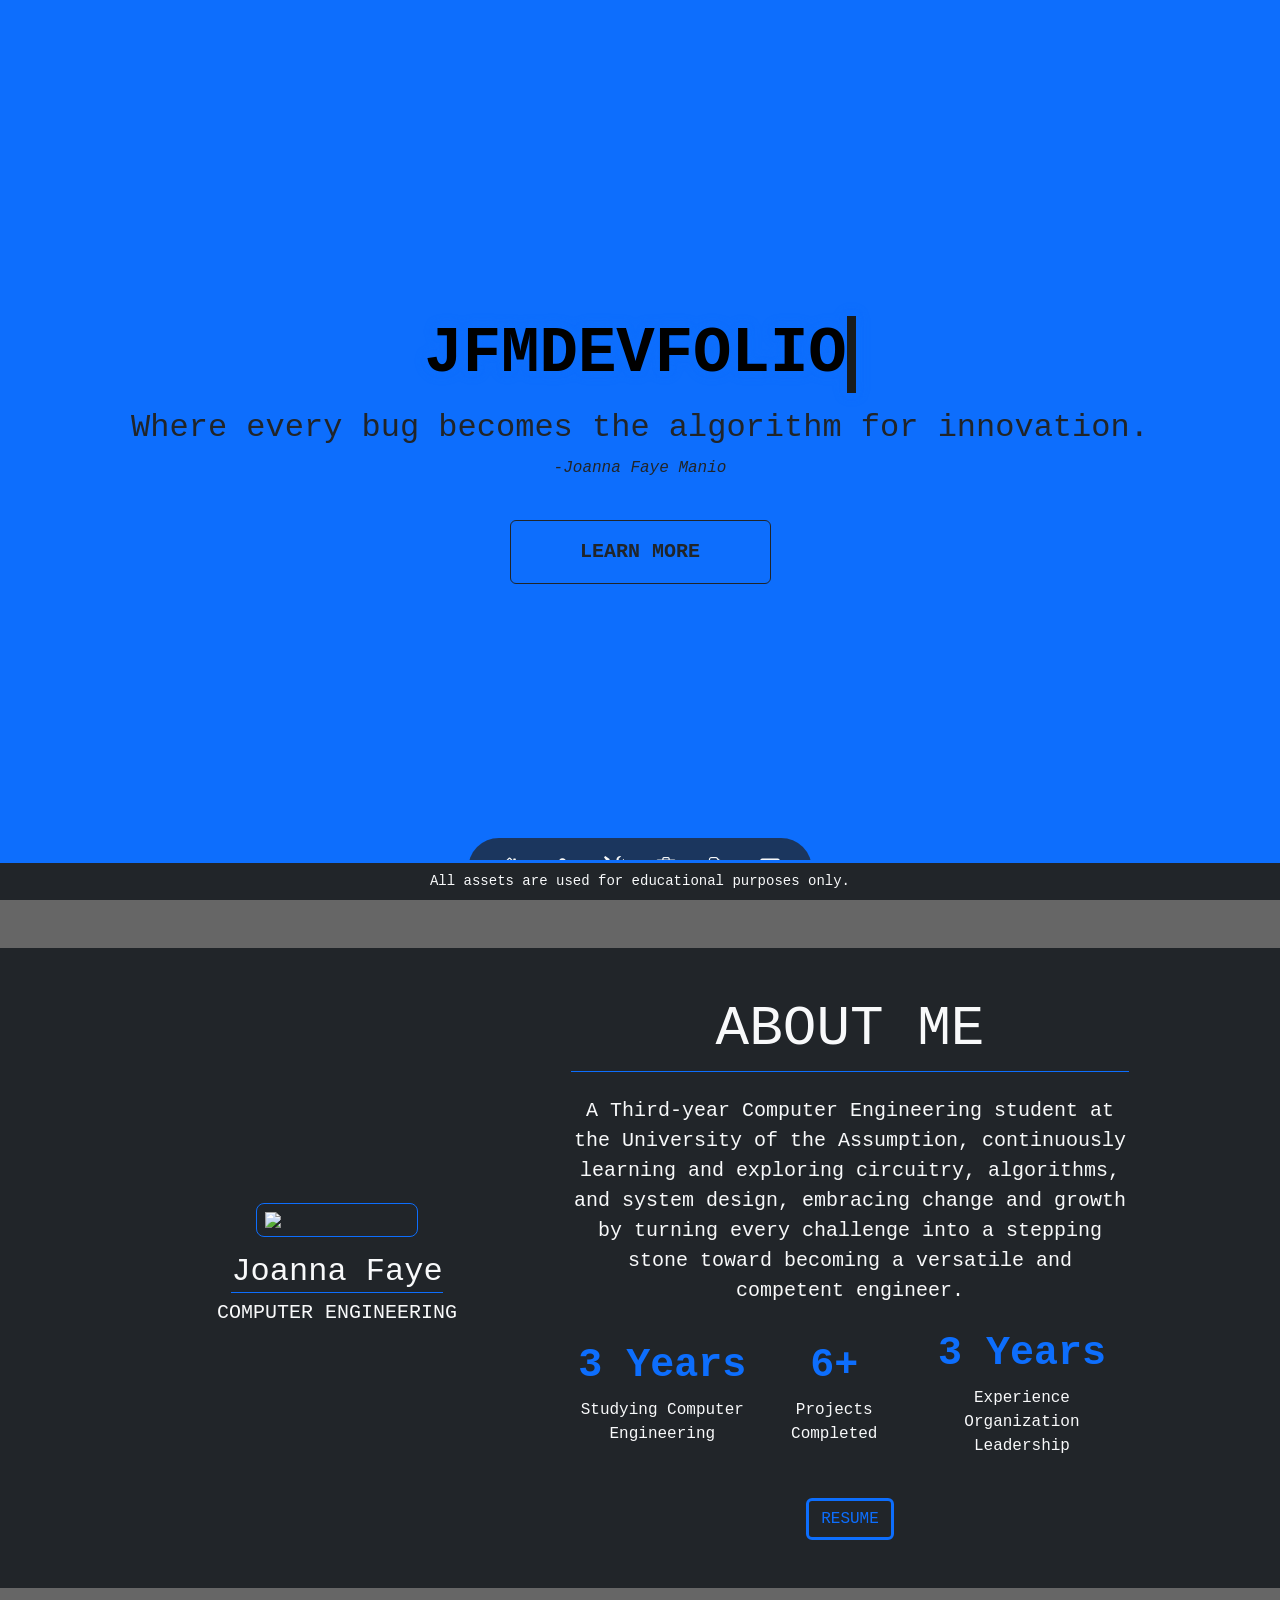
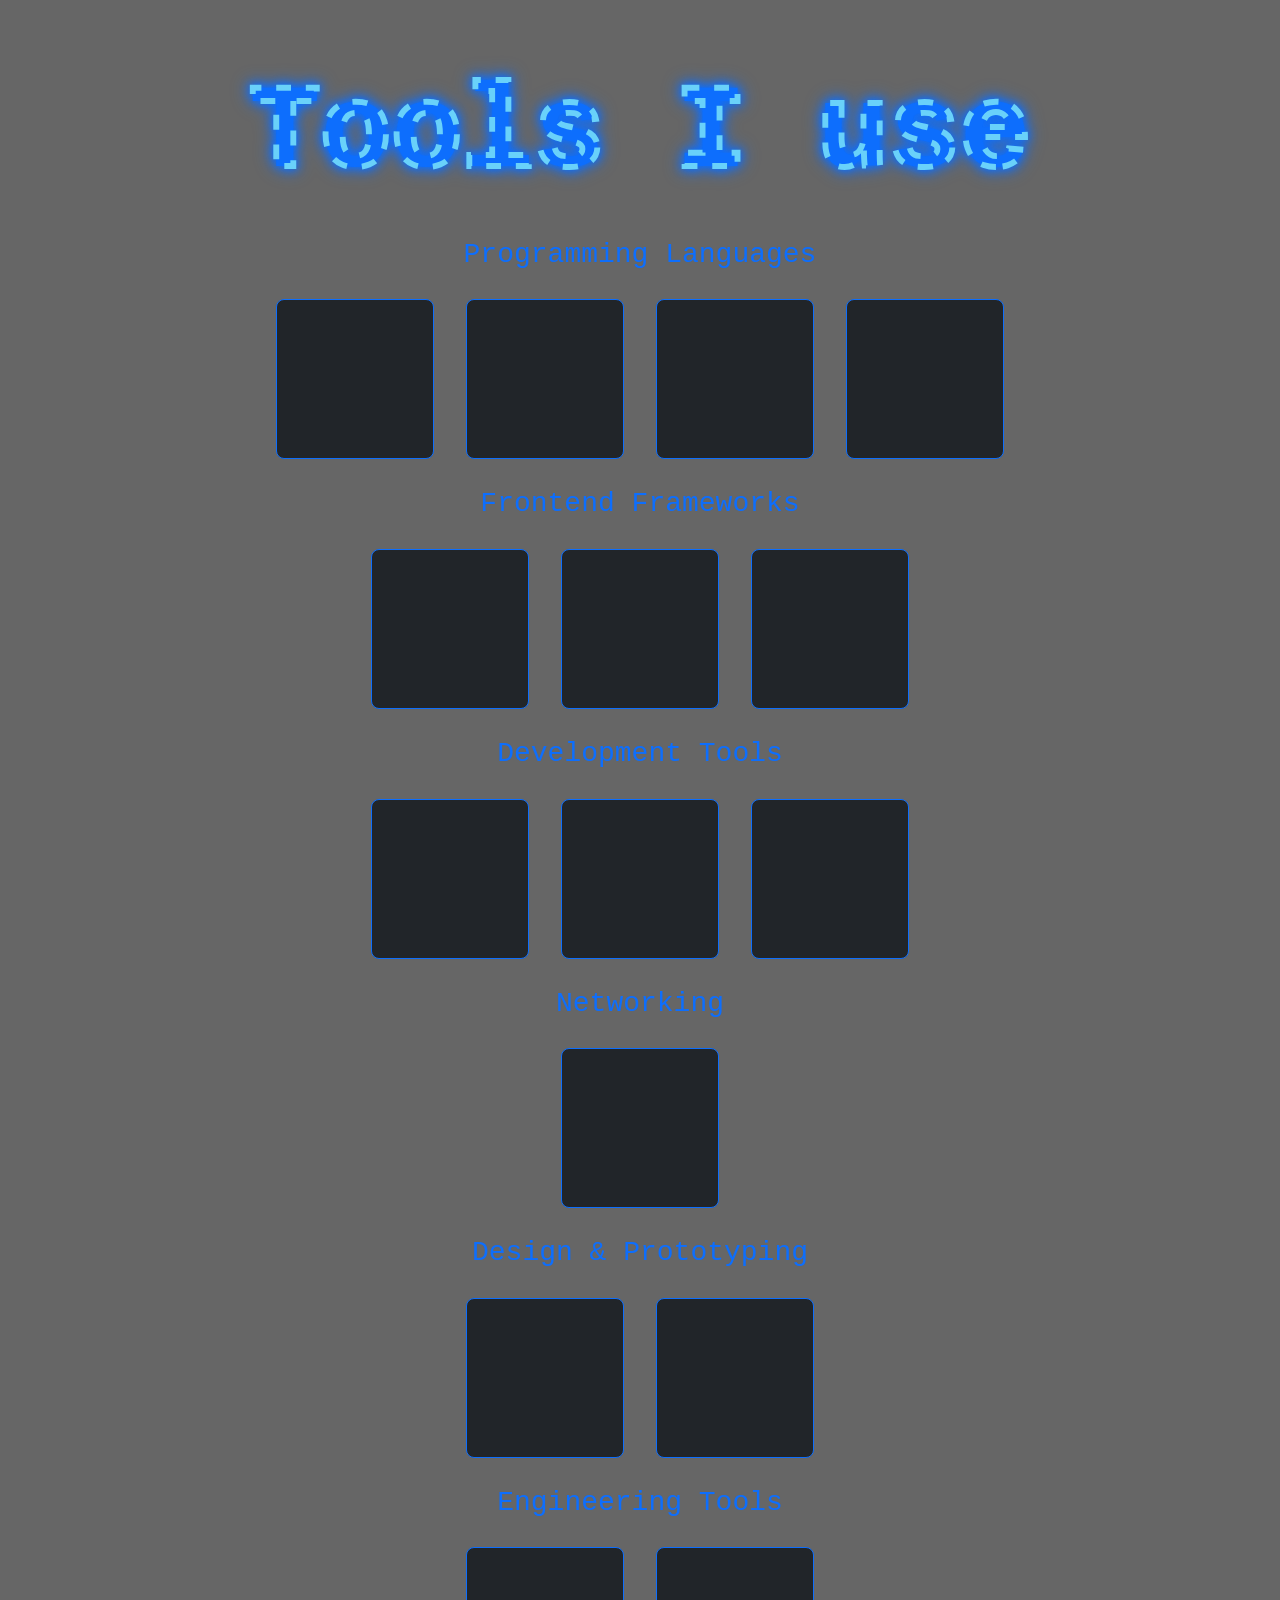
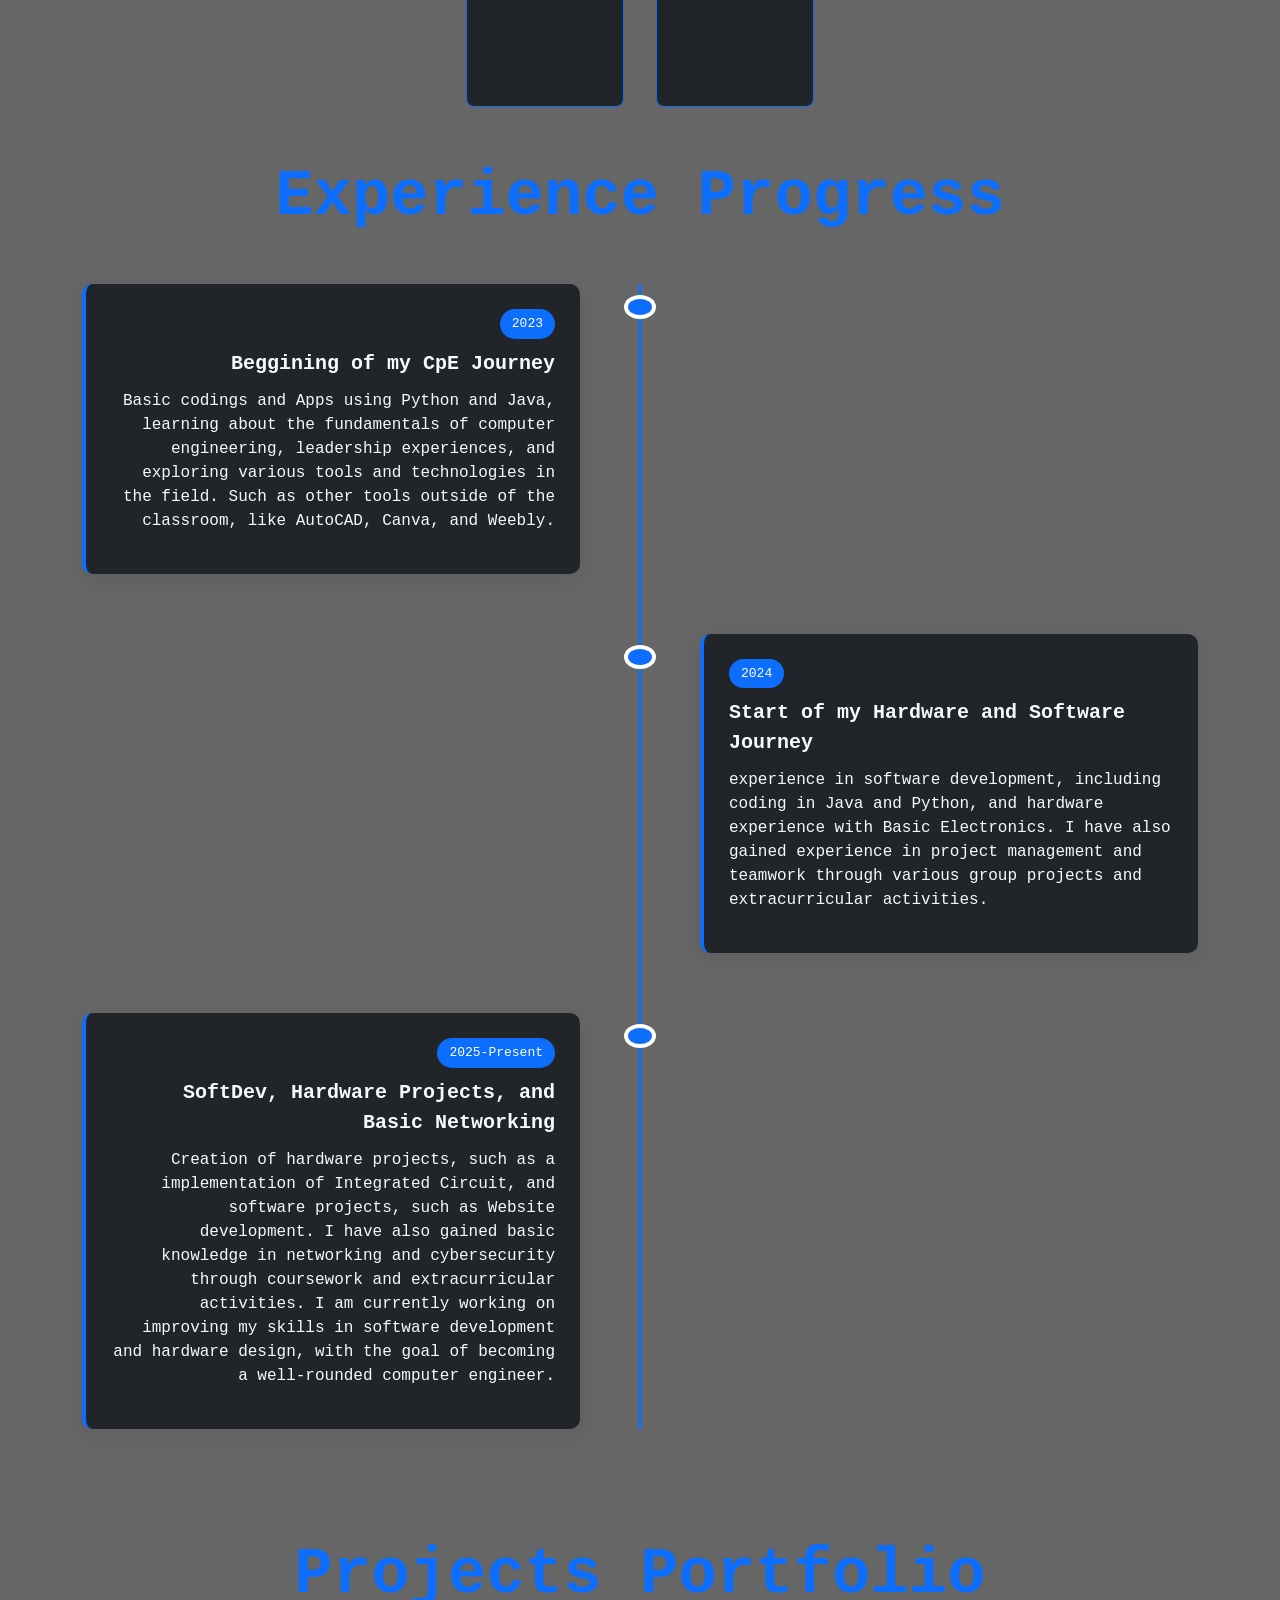
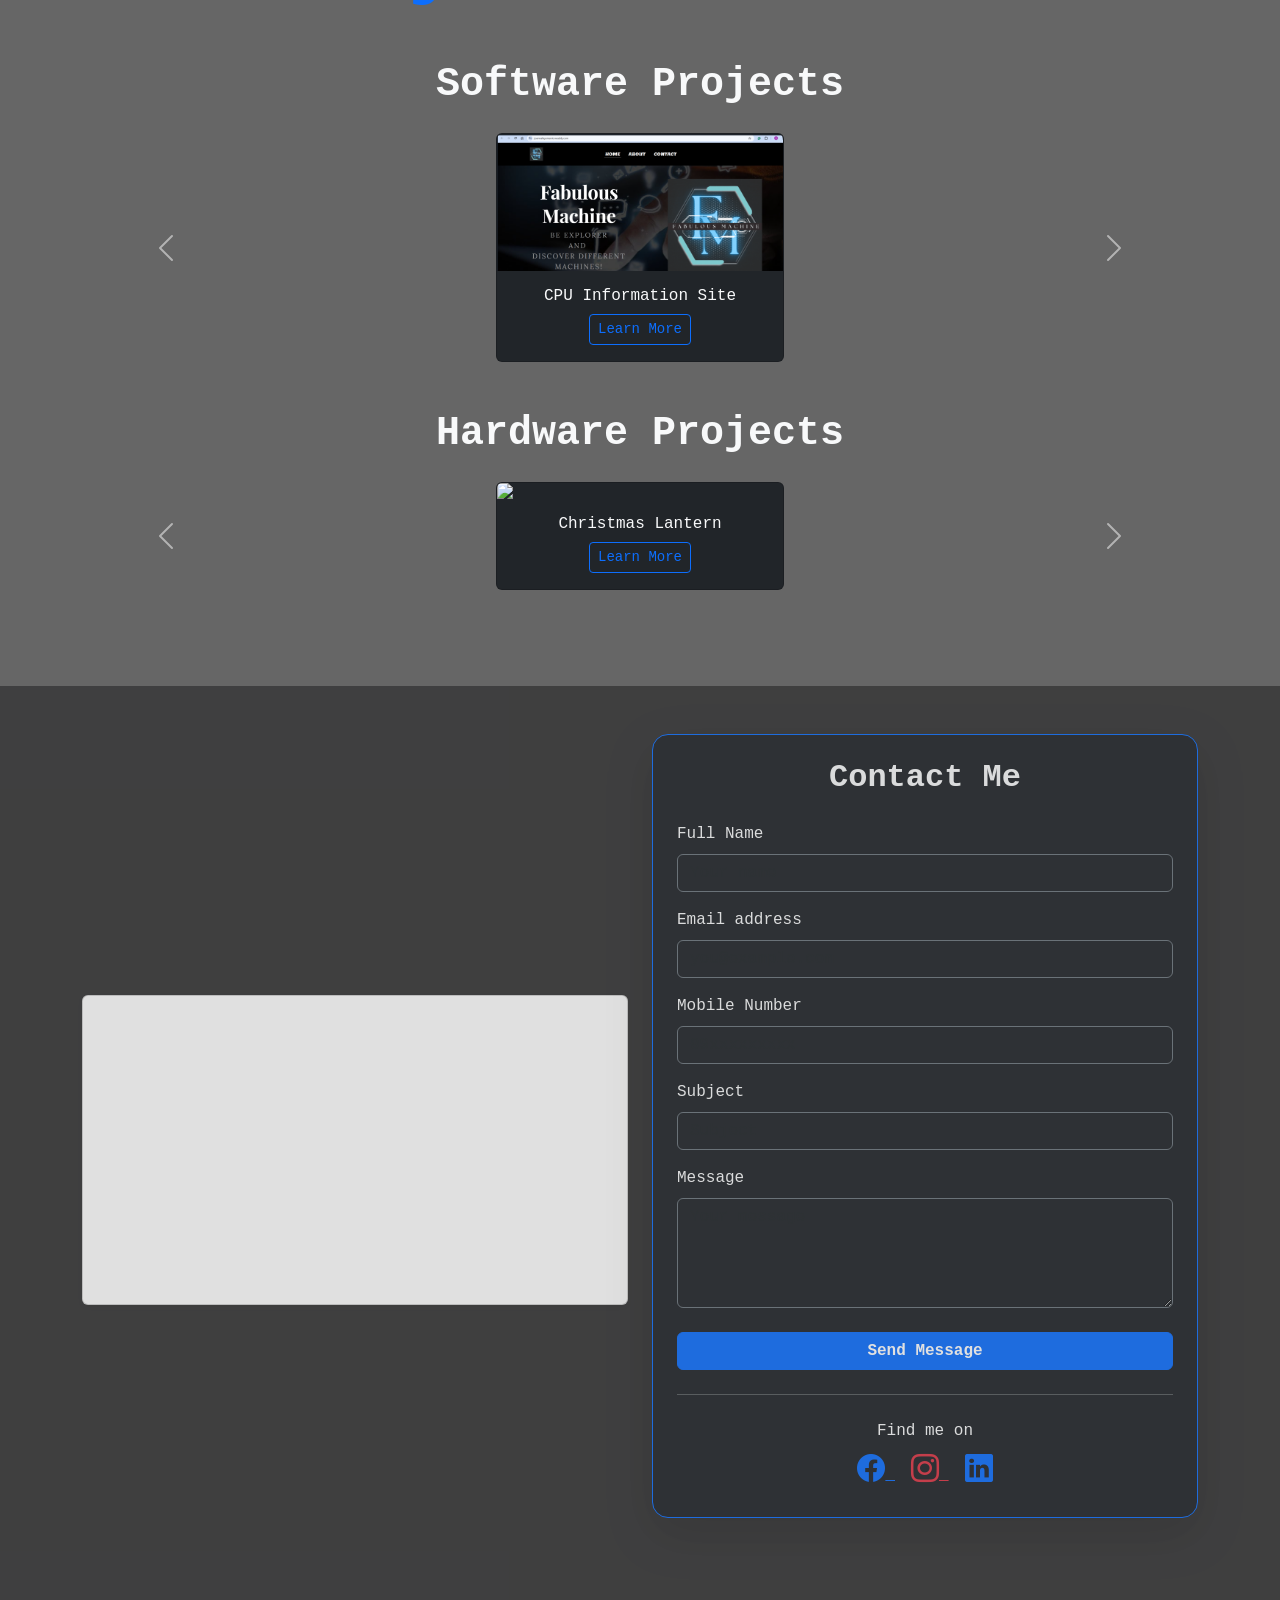
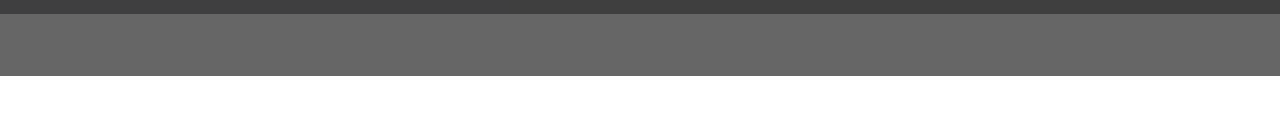
==== commit 14291119: "Removed unecessary comments" ====
--- a/index.html
+++ b/index.html
@@ -20,7 +20,6 @@
 <body data-bs-spy="scroll" data-bs-target="#bottomNavbar" data-bs-offset="100" tabindex="0">
         
         <!-- MAIN Landing Page Start -->
-
 <div id="cover" class="container-fluid bg-primary min-vh-100 d-flex align-items-center justify-content-center text-center text-dark">
     <div class="container">
         <div class="row justify-content-center">
@@ -50,8 +49,8 @@
 
         </div>
     </div>
-
-</div>
+</div>
+
 <!-- MAIN Landing Page End -->
         <!-- overlay container start -->
         <div class="overlay-container">
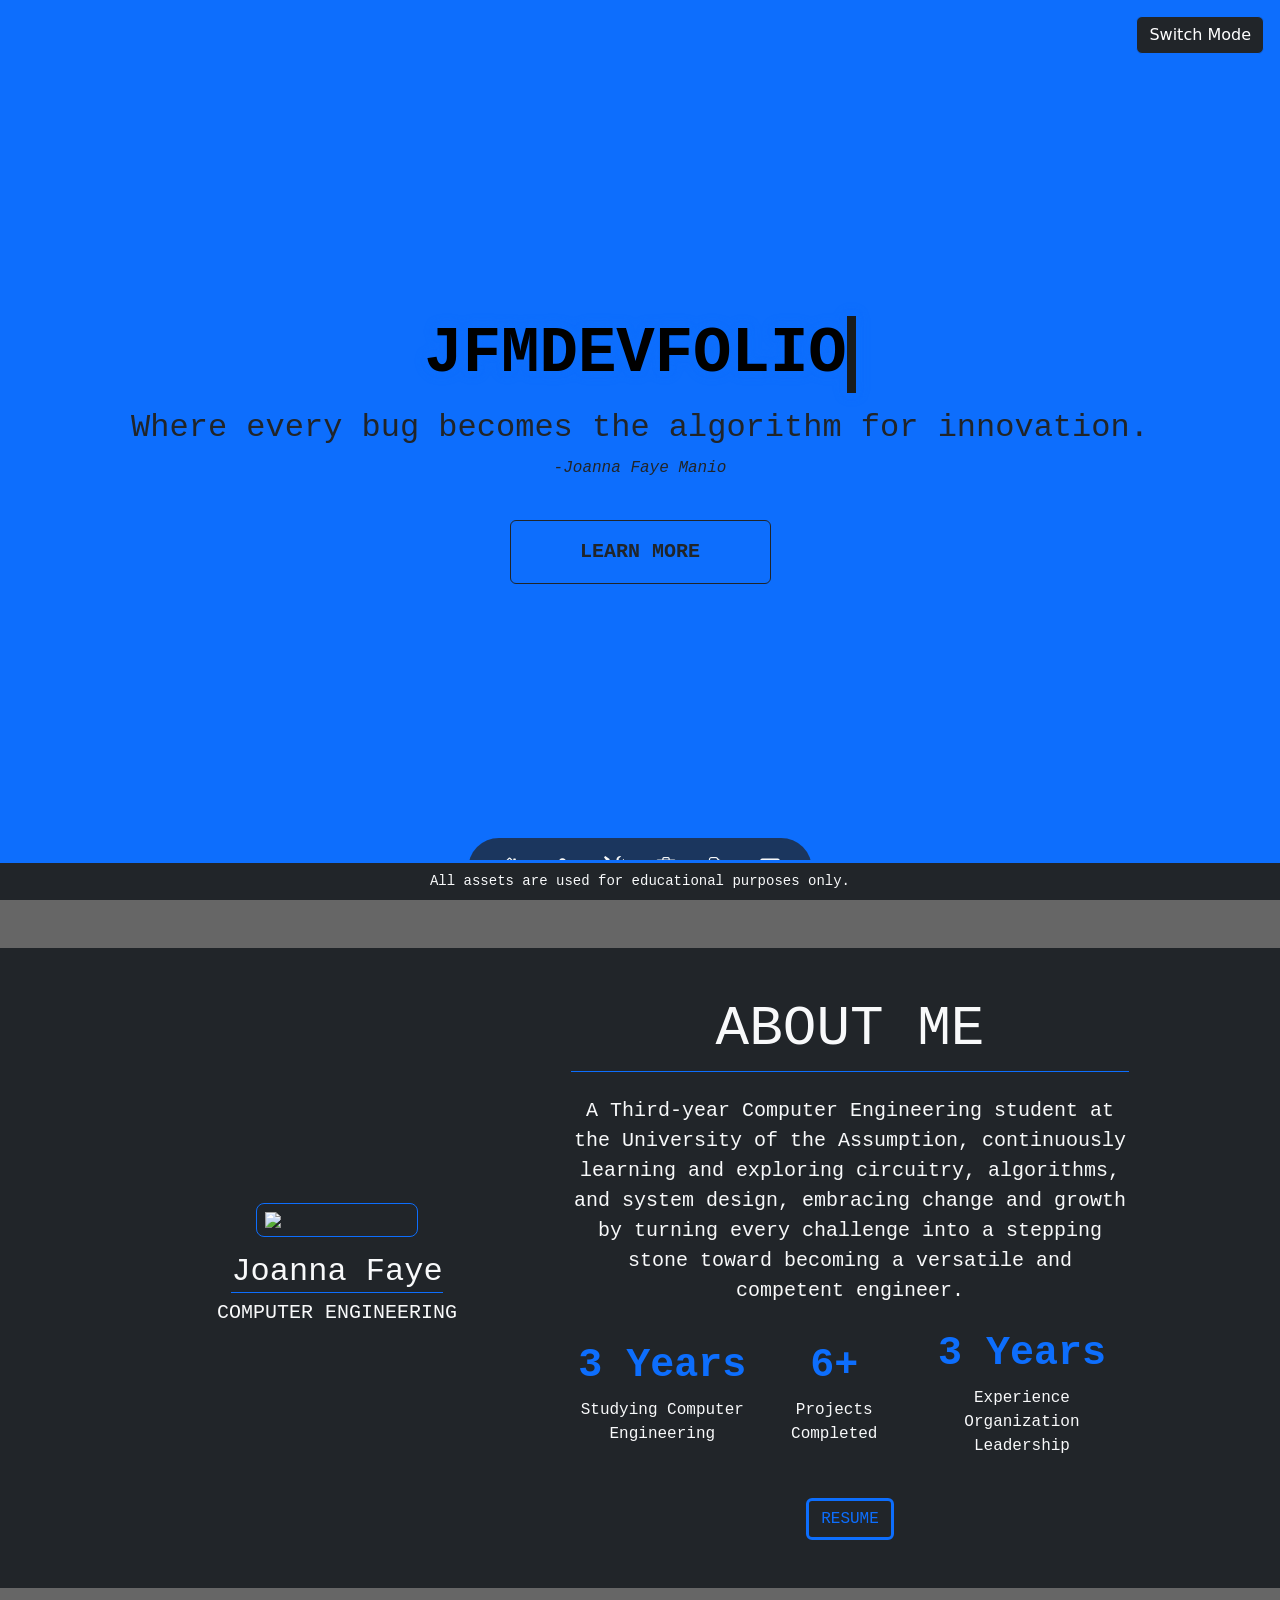
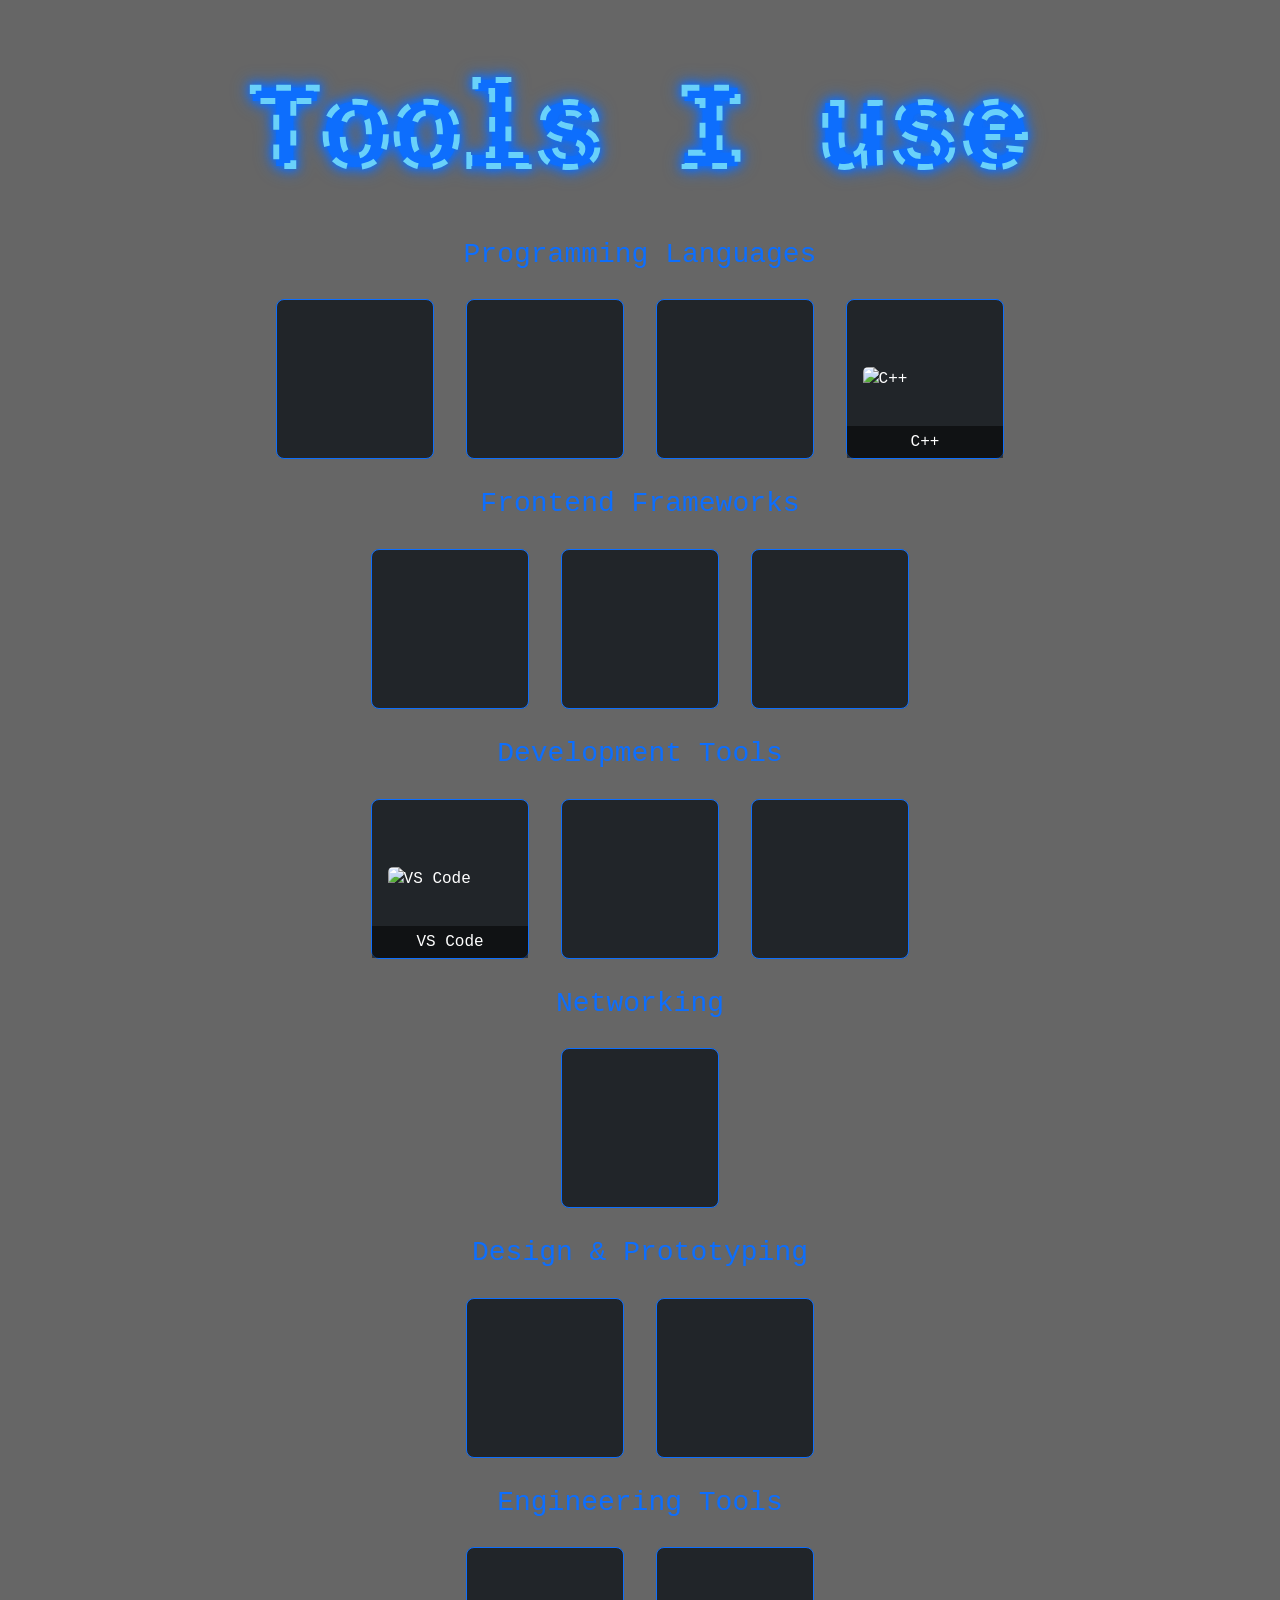
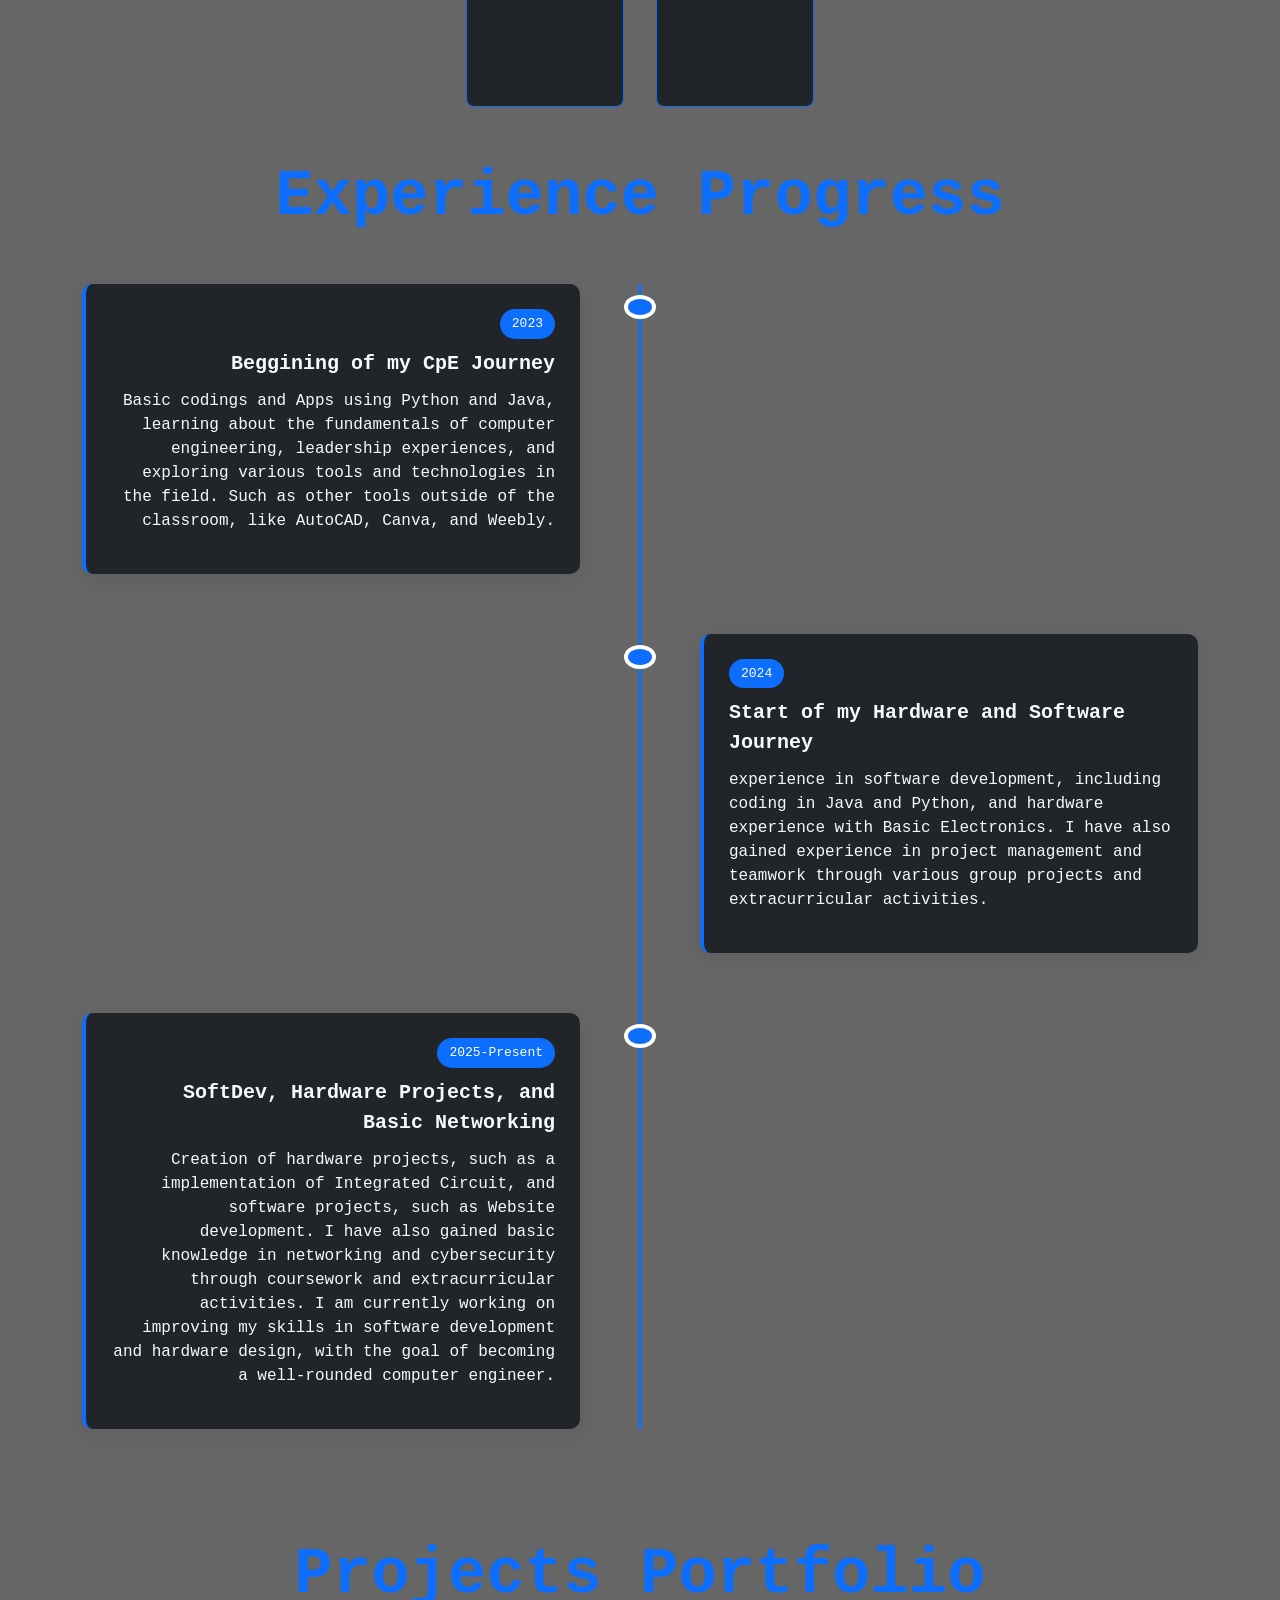
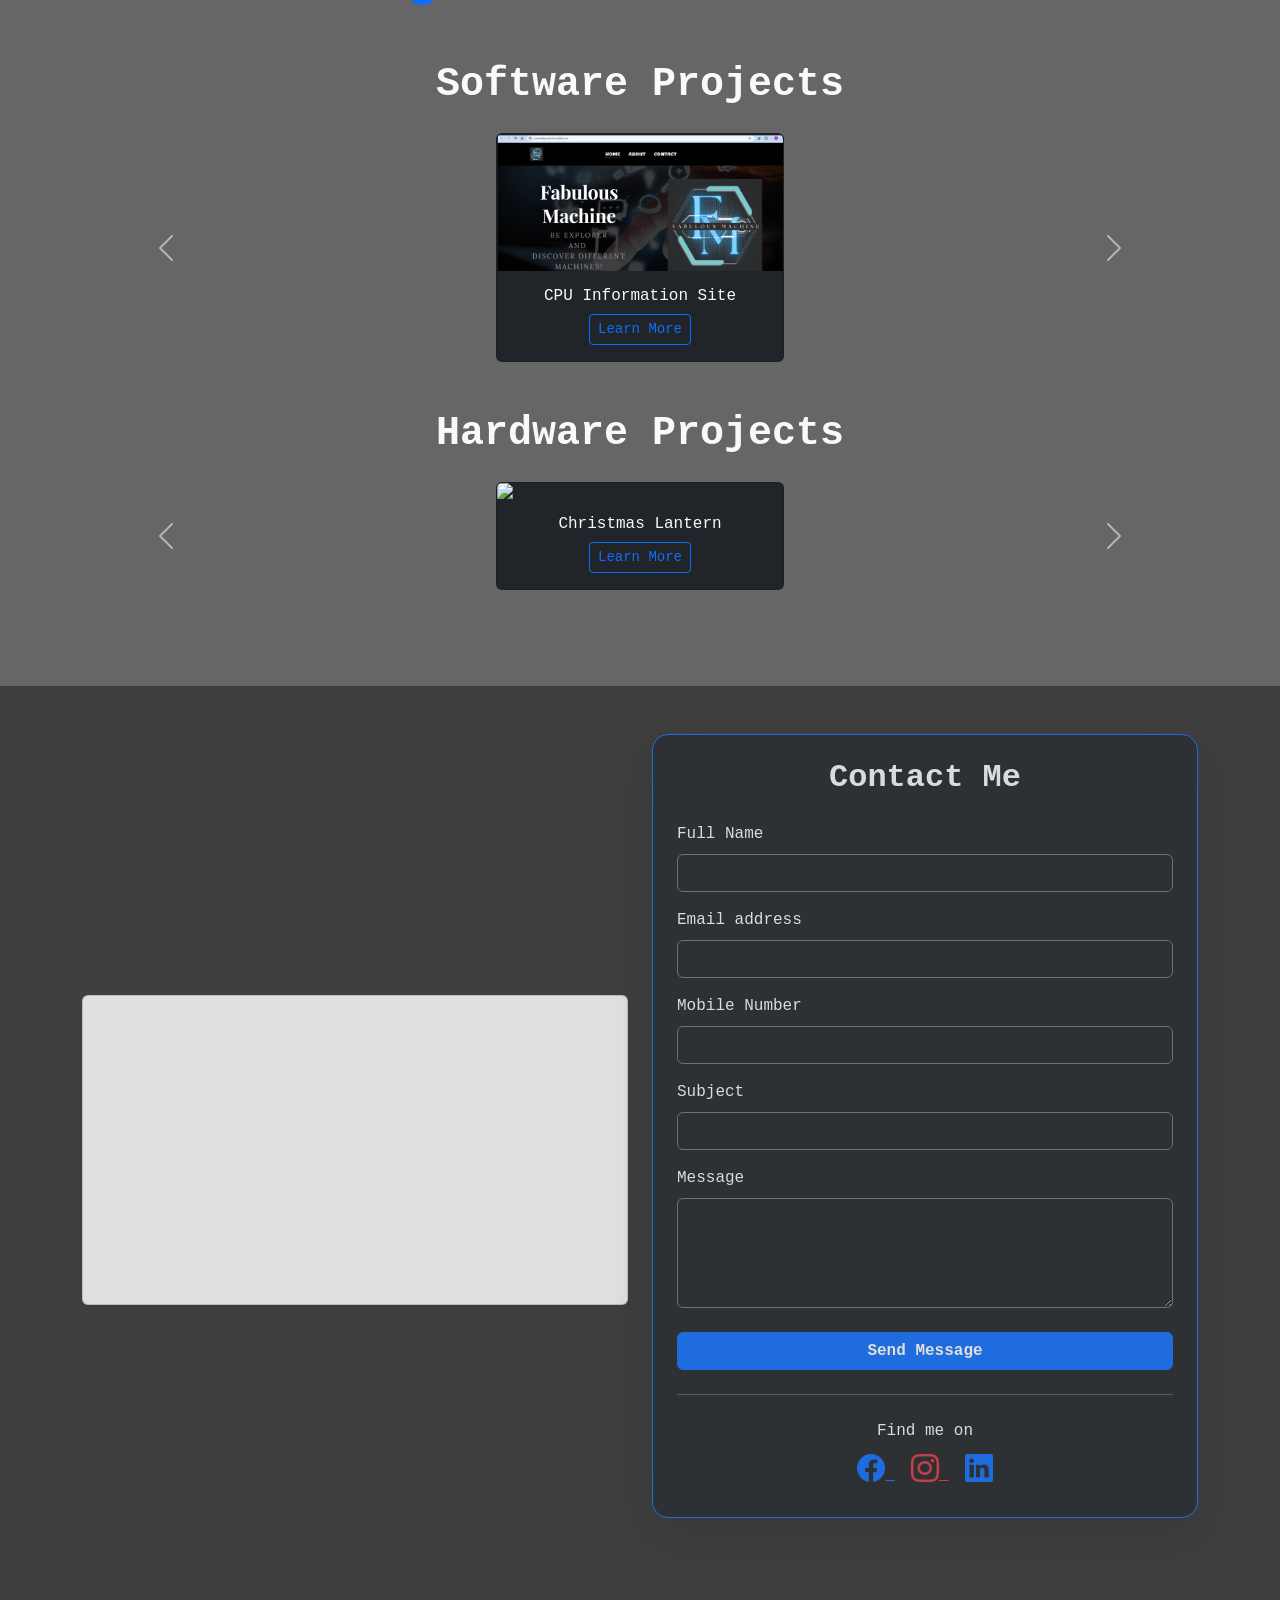
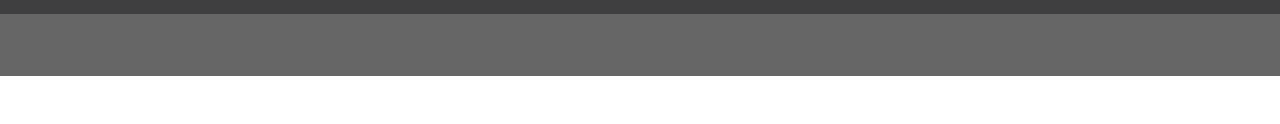
==== commit a19c5088: "Working with SwitchMode1" ====
--- a/index.html
+++ b/index.html
@@ -1,5 +1,5 @@
 <!DOCTYPE HTML>
-<html>
+<html data-bs-theme="light">
 	<head>
 		<meta name="viewport" content="width=device-width, initial-scale=1, shrink-to-fit=no">
 		<!-- Bootstrap Link -->
@@ -18,7 +18,9 @@
 
 	</head>
 <body data-bs-spy="scroll" data-bs-target="#bottomNavbar" data-bs-offset="100" tabindex="0">
-        
+  <button id="themeToggle" class="btn btn-dark border-primary position-fixed top-0 end-0 m-3">
+  Switch Mode
+</button>
         <!-- MAIN Landing Page Start -->
 <div id="cover" class="container-fluid bg-primary min-vh-100 d-flex align-items-center justify-content-center text-center text-dark">
     <div class="container">
@@ -463,7 +465,6 @@
 </div>
 </div>
 <!-- TOOLS END -->
-    <!-- TOOLS END-->
 
     <!-- EXP Start -->
  <div id="experience" class="timeline-section" >
--- a/index.css
+++ b/index.css
@@ -9,6 +9,54 @@
   padding: 0;
   font-family: 'Share Tech Mono', monospace;
 }
+/* start light mode */
+body.light-mode footer,
+body.light-mode nav{
+  background: rgba(210, 237, 252, 0.627) !important;
+  color: #000 !important;
+}
+body.light-mode{
+  background: rgba(210, 237, 252, 0.627) !important;
+  color: #000;
+}
+
+/* remove dark overlay in light mode */
+body.light-mode::before {
+  background: url(./image/blue.jpg);
+}
+
+/* optional: make dark sections lighter */
+body.light-mode .bg-opacity {
+  background-color: rgba(210, 237, 252, 0.627);
+  opacity: 50.8;
+}
+/* COVER SECTION (landing page) */
+body.light-mode #cover {
+  background: rgba(210, 237, 252, 0.627) !important;
+  color: #000 !important;
+}
+
+/* ABOUT SECTION */
+body.light-mode #aboutMe {
+  background: rgba(210, 237, 252, 0.627) !important;
+  color: #000 !important;
+}
+body.light-mode .tool-card {
+  background: rgba(210, 237, 252, 0.627) !important;
+  color: #000 !important;
+}
+body.light-mode .tool-back-container,
+body.light-mode .tool-card p {
+  background: rgba(210, 237, 252, 0.627) !important;
+  color: #000 !important;
+}
+body.light-mode #aboutMe p,
+body.light-mode #aboutMe h2,
+body.light-mode #aboutMe h5 {
+  color: #000 !important;
+}
+/* end lightmode */
+
 /* nav start scroll */
 .nav-link.active {
   color: rgb(0, 140, 255);
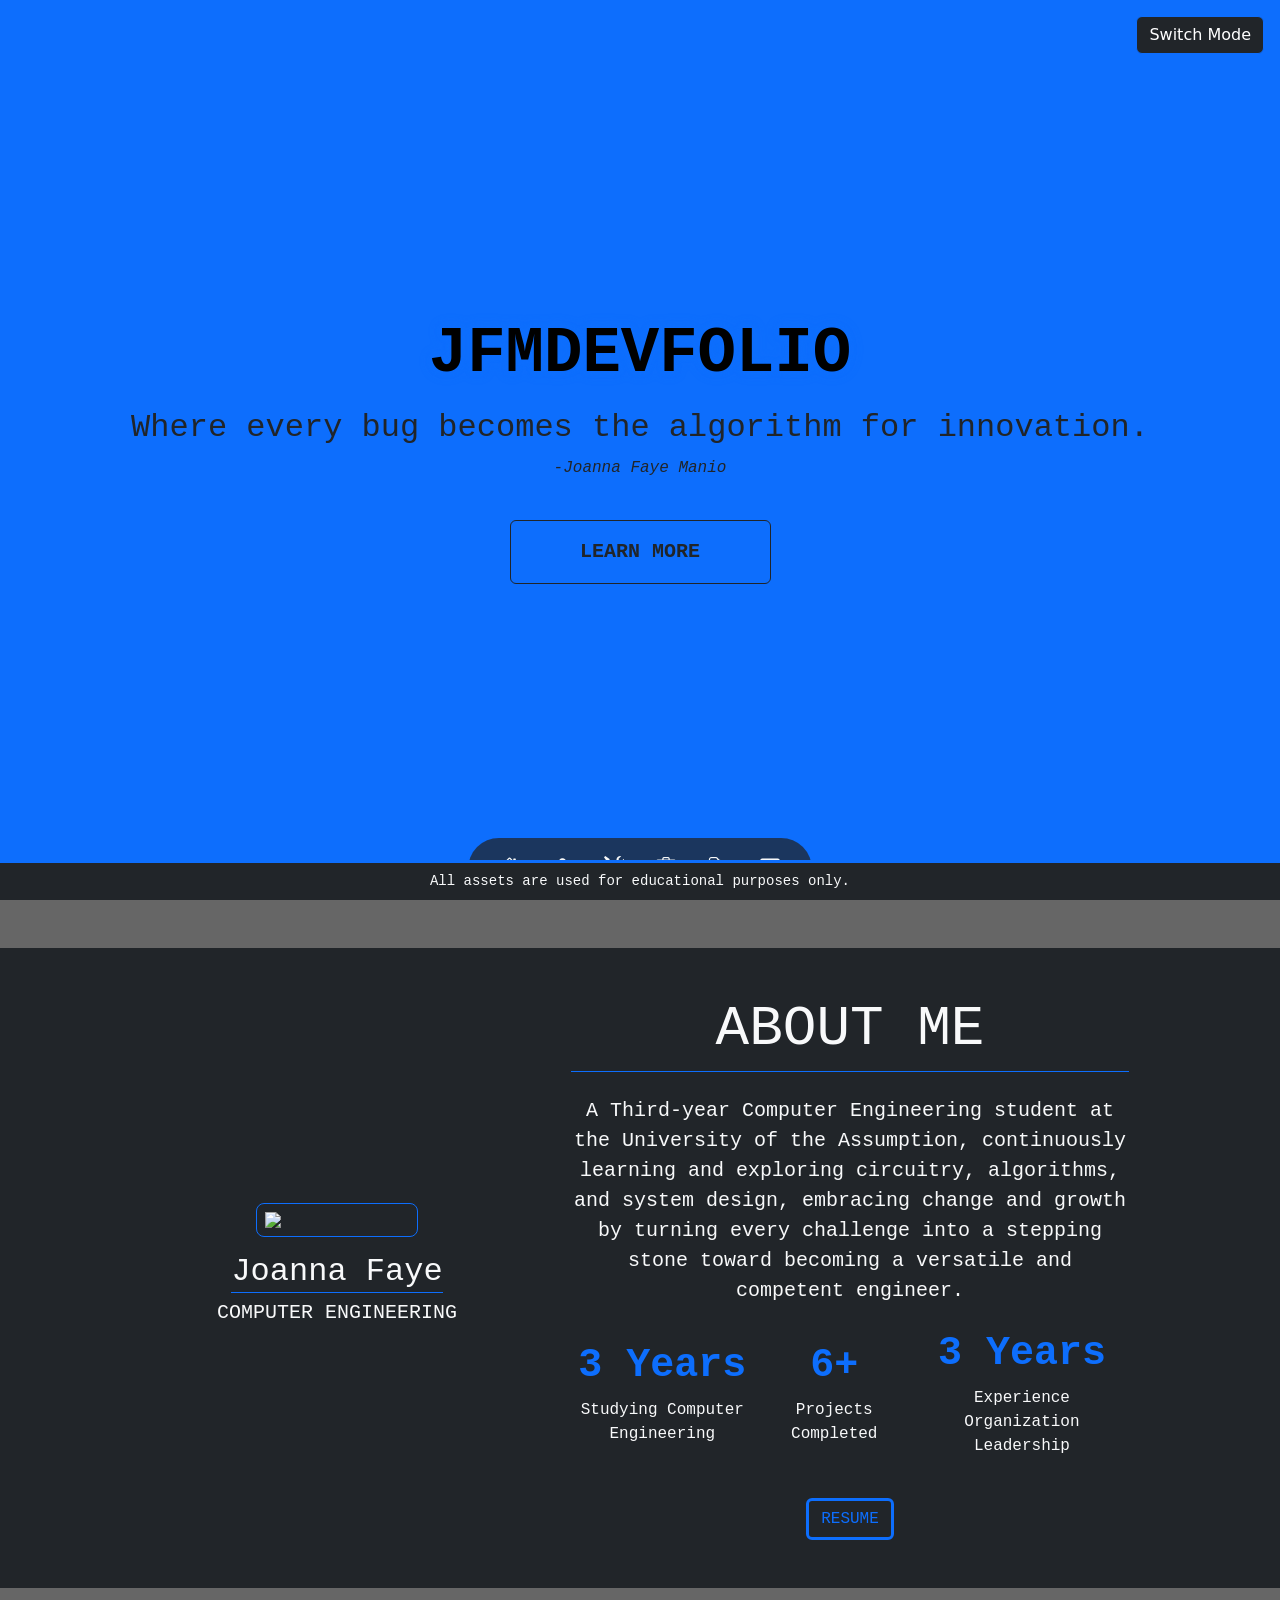
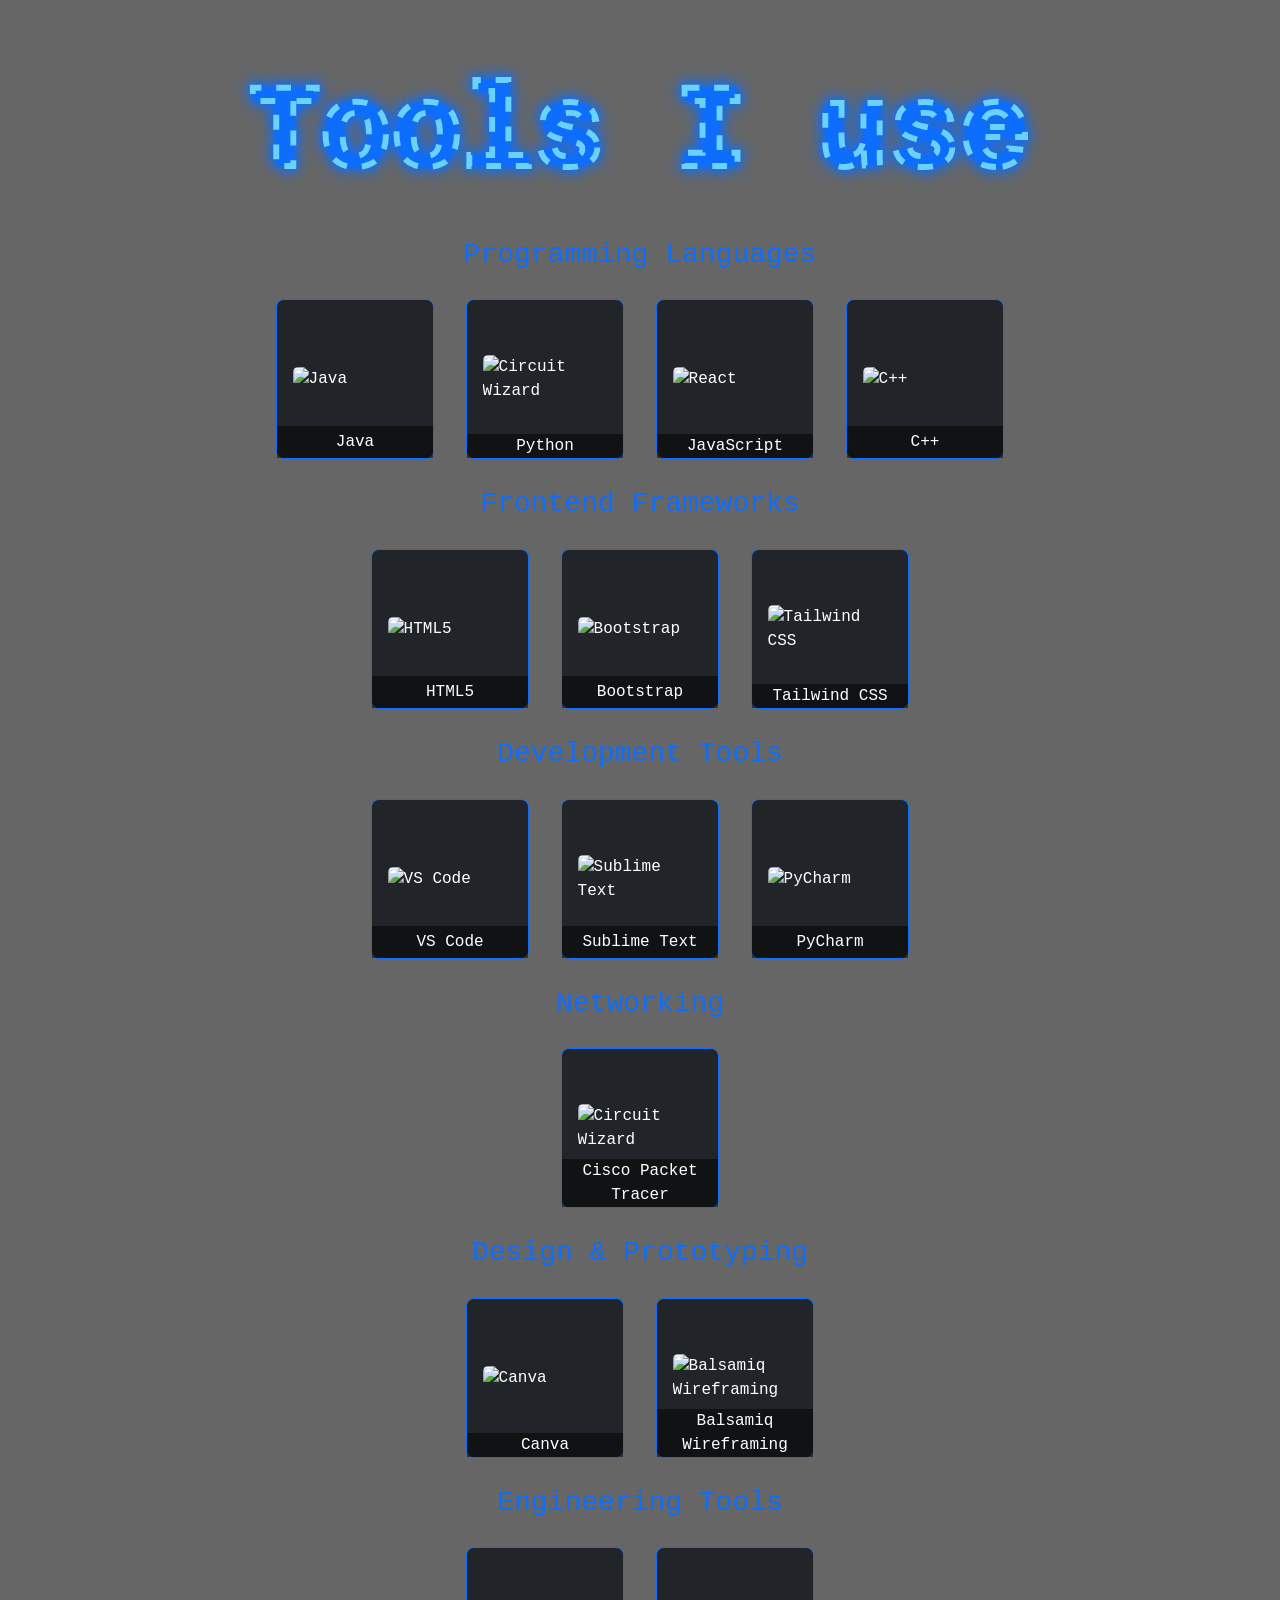
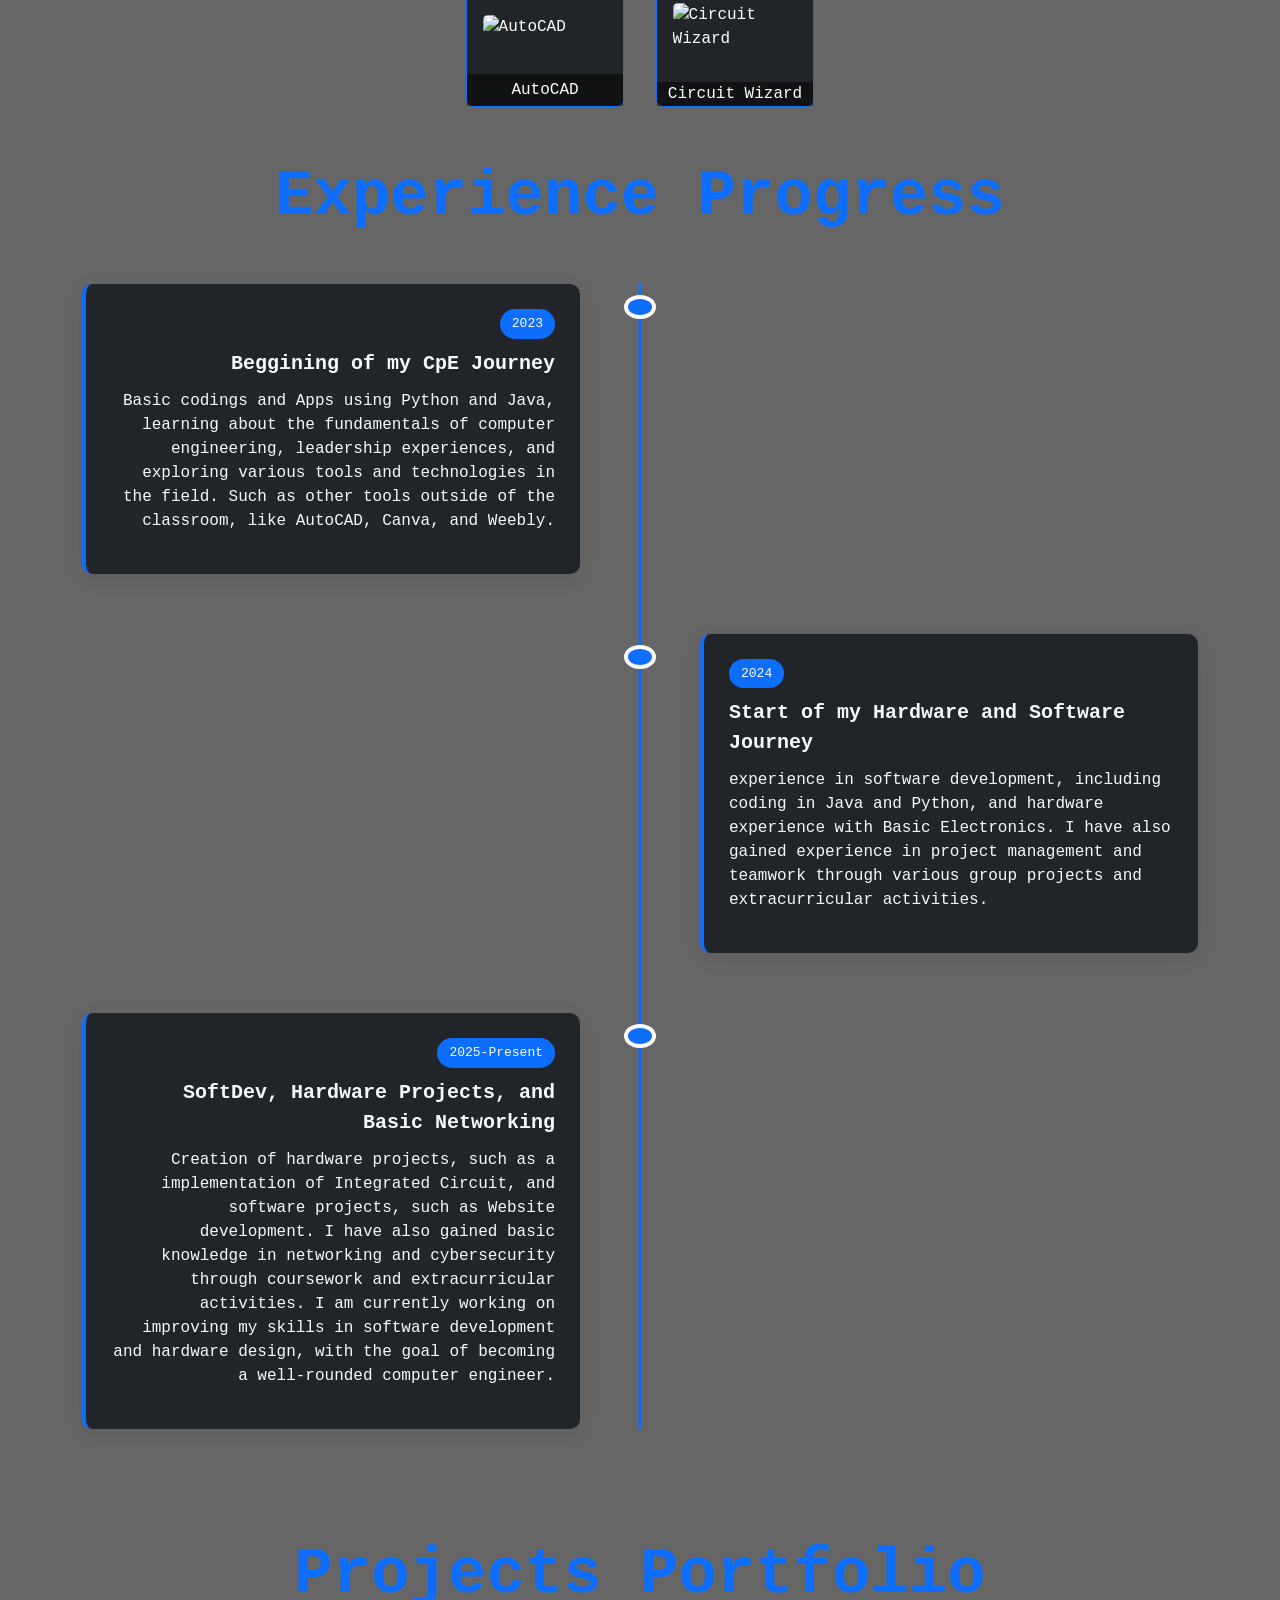
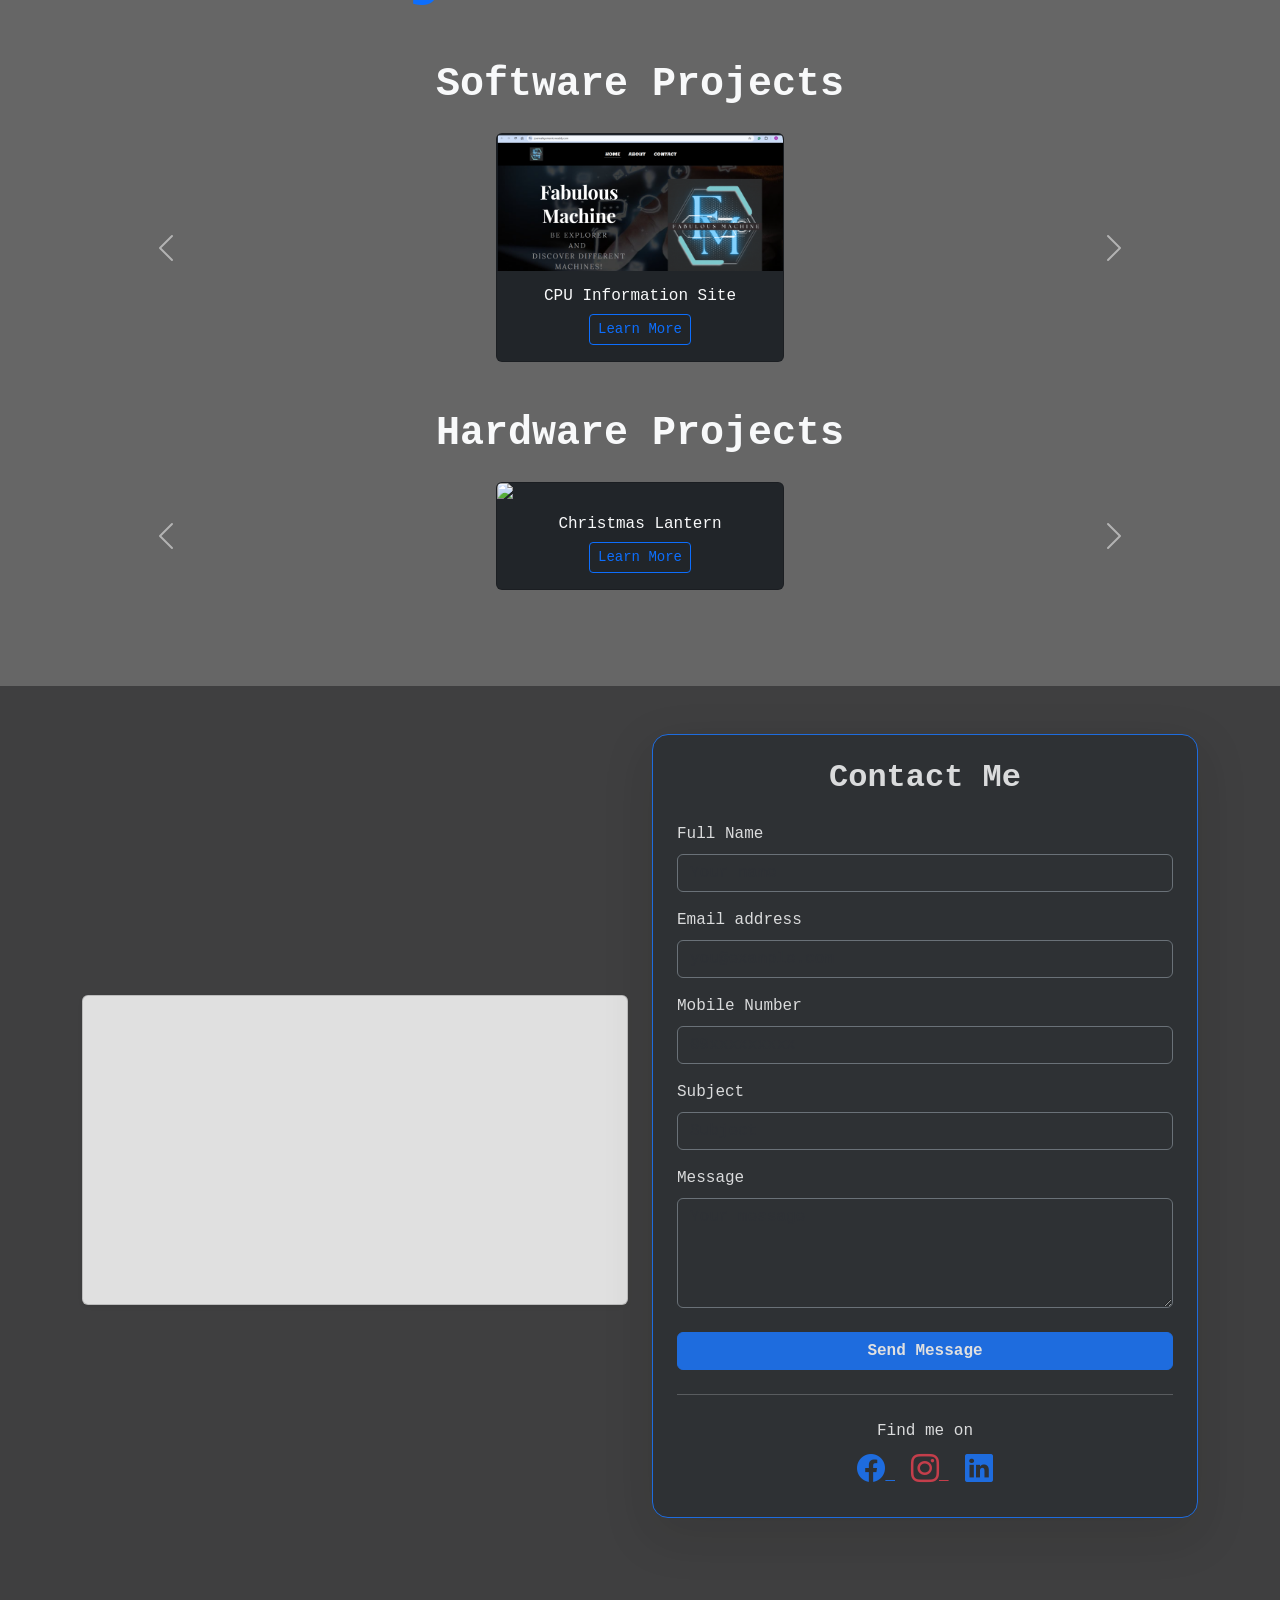
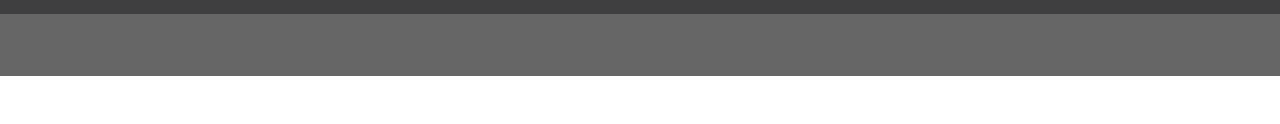
==== commit 3772e5be: "Clean the Landing" ====
--- a/index.html
+++ b/index.html
@@ -28,7 +28,7 @@
 
             <div id="cover-title">
                 <h1 
-              class="typewriter circuit fw-bolder display-3 display-lg-1 anim-typewriter line">
+              class="typewriter circuit fw-bolder display-3 display-lg-1">
               JFMDEVFOLIO
           </h1>
                 <div class="text-shadow">
--- a/index.css
+++ b/index.css
@@ -10,8 +10,7 @@
   font-family: 'Share Tech Mono', monospace;
 }
 /* start light mode */
-body.light-mode footer,
-body.light-mode nav{
+body.light-mode footer{
   background: rgba(210, 237, 252, 0.627) !important;
   color: #000 !important;
 }
@@ -53,6 +52,15 @@
 body.light-mode #aboutMe p,
 body.light-mode #aboutMe h2,
 body.light-mode #aboutMe h5 {
+  color: #000 !important;
+}
+
+body.light-mode .timeline-card {
+  background: rgba(210, 237, 252, 0.627) !important;
+  color: #000 !important;
+}
+body.light-mode .card-body {
+  background: rgba(253, 254, 255, 0.627) !important;
   color: #000 !important;
 }
 /* end lightmode */
@@ -299,12 +307,12 @@
   display: inline-block;
   width: fit-content;
   overflow: hidden;
-  border-right: 0.15em solid rgb(25, 28, 28);
+  /* border-right: 0.15em solid rgb(25, 28, 28); */
   white-space: nowrap;
   font-family: monospace;
   font-size: clamp(3rem, 5vw, 4rem);
 
-animation: typewriter 3s steps(11, end), blink-caret 0.75s step-end infinite;}
+animation: typewriter 3s steps(30, end), blink-caret 0.75s step-end infinite;}
 
 @keyframes typewriter{
   from { width: 0 }
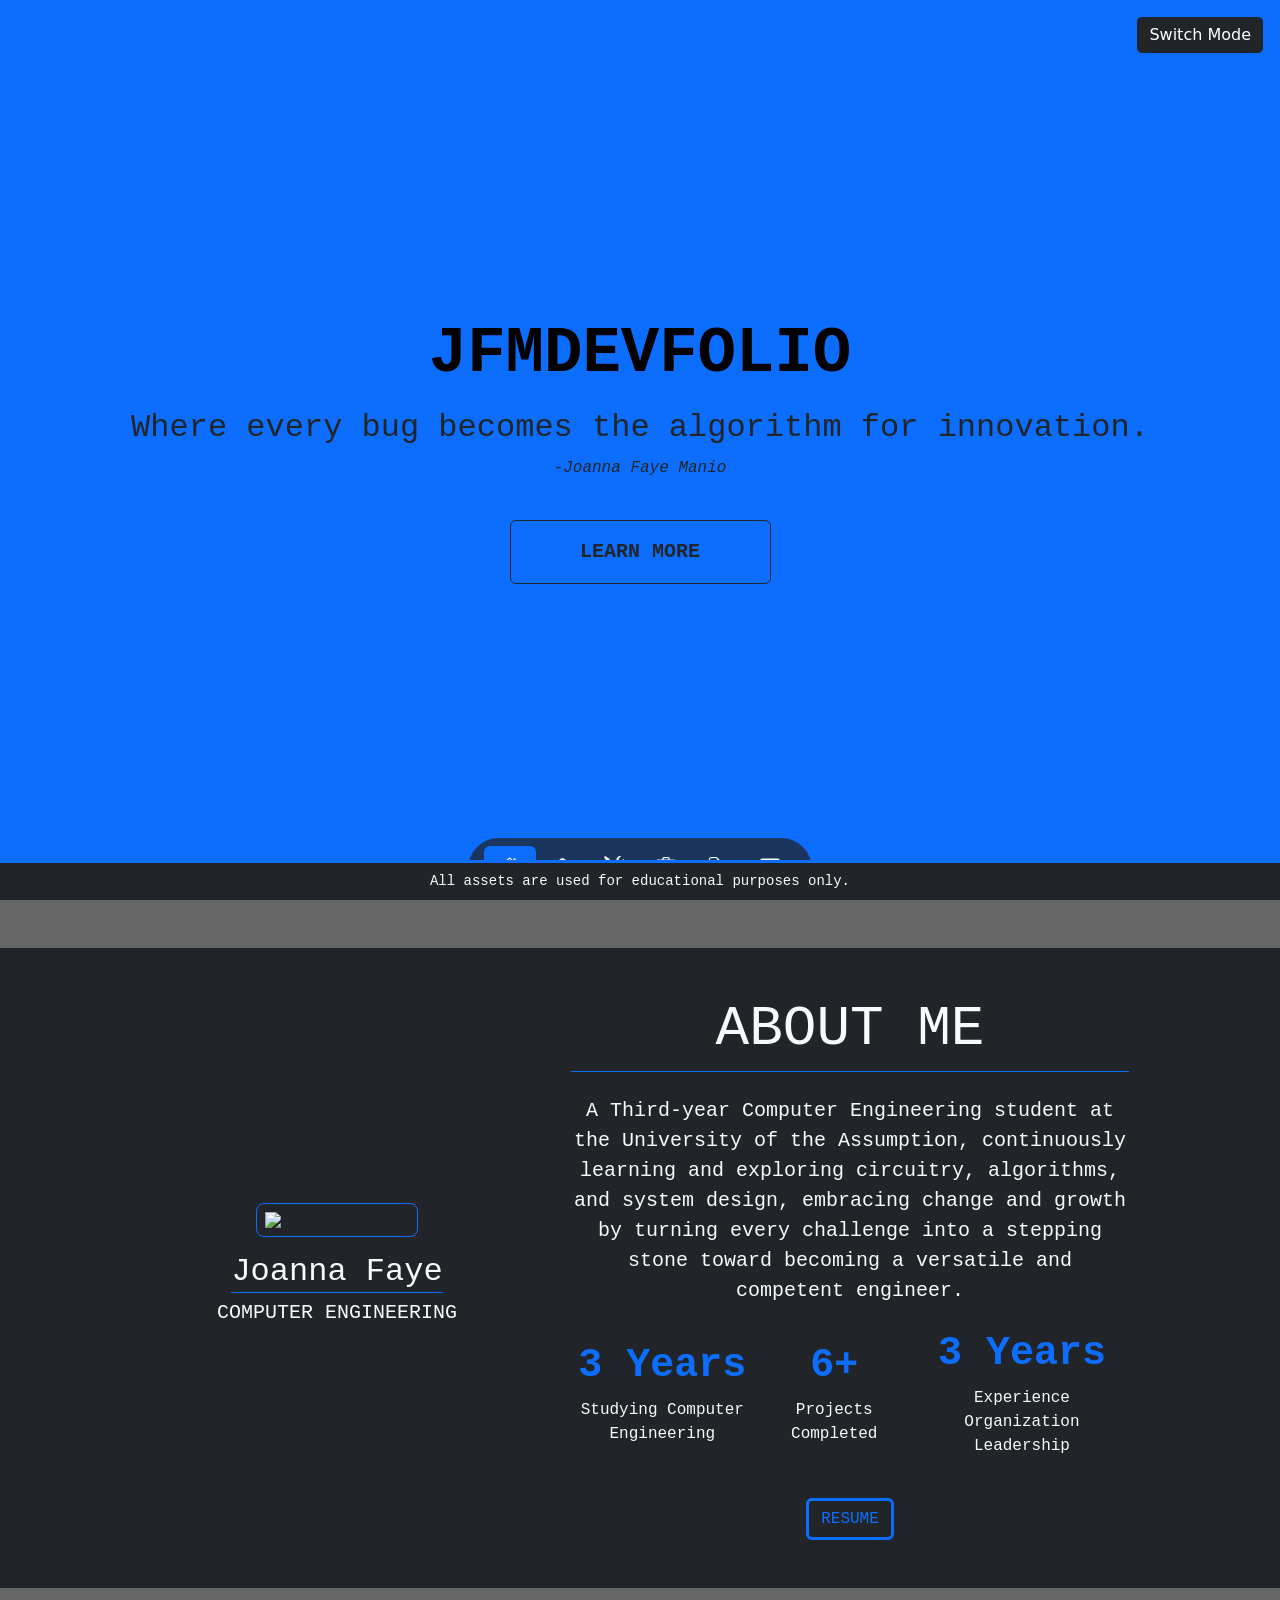
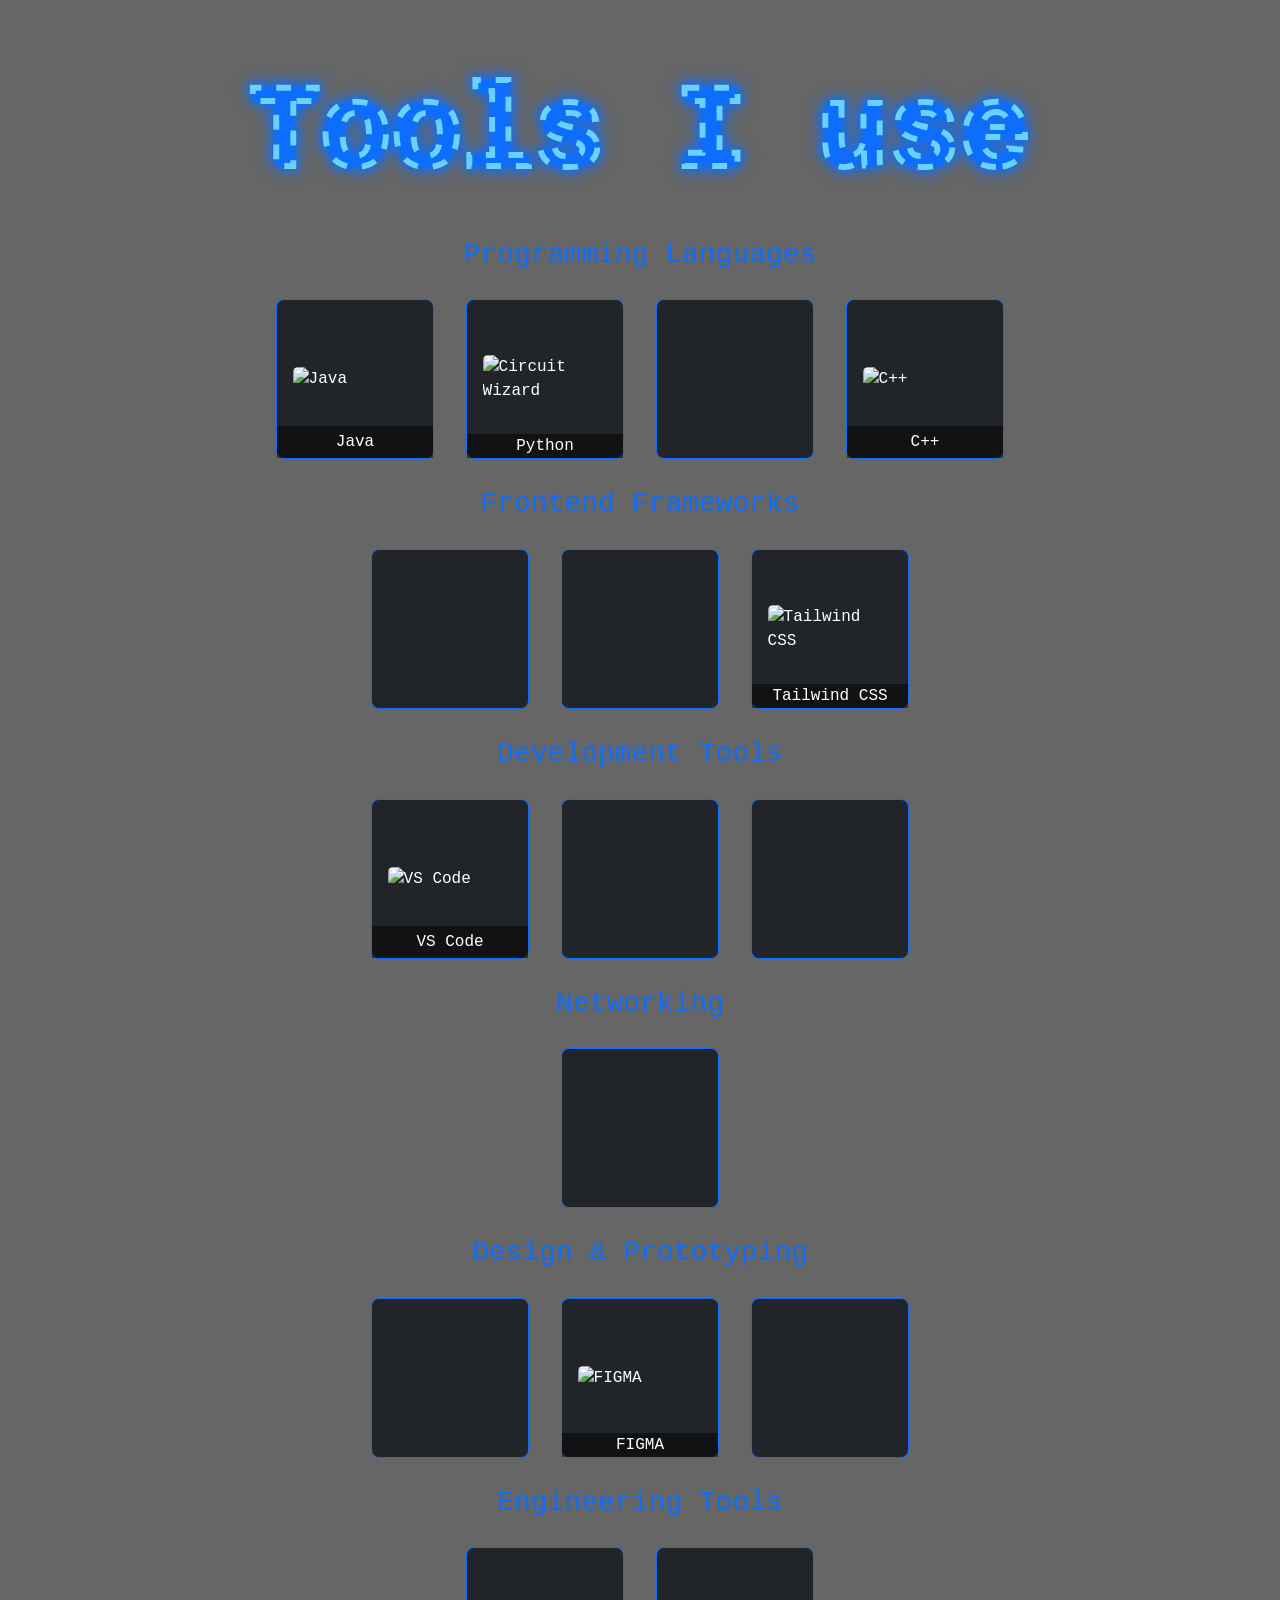
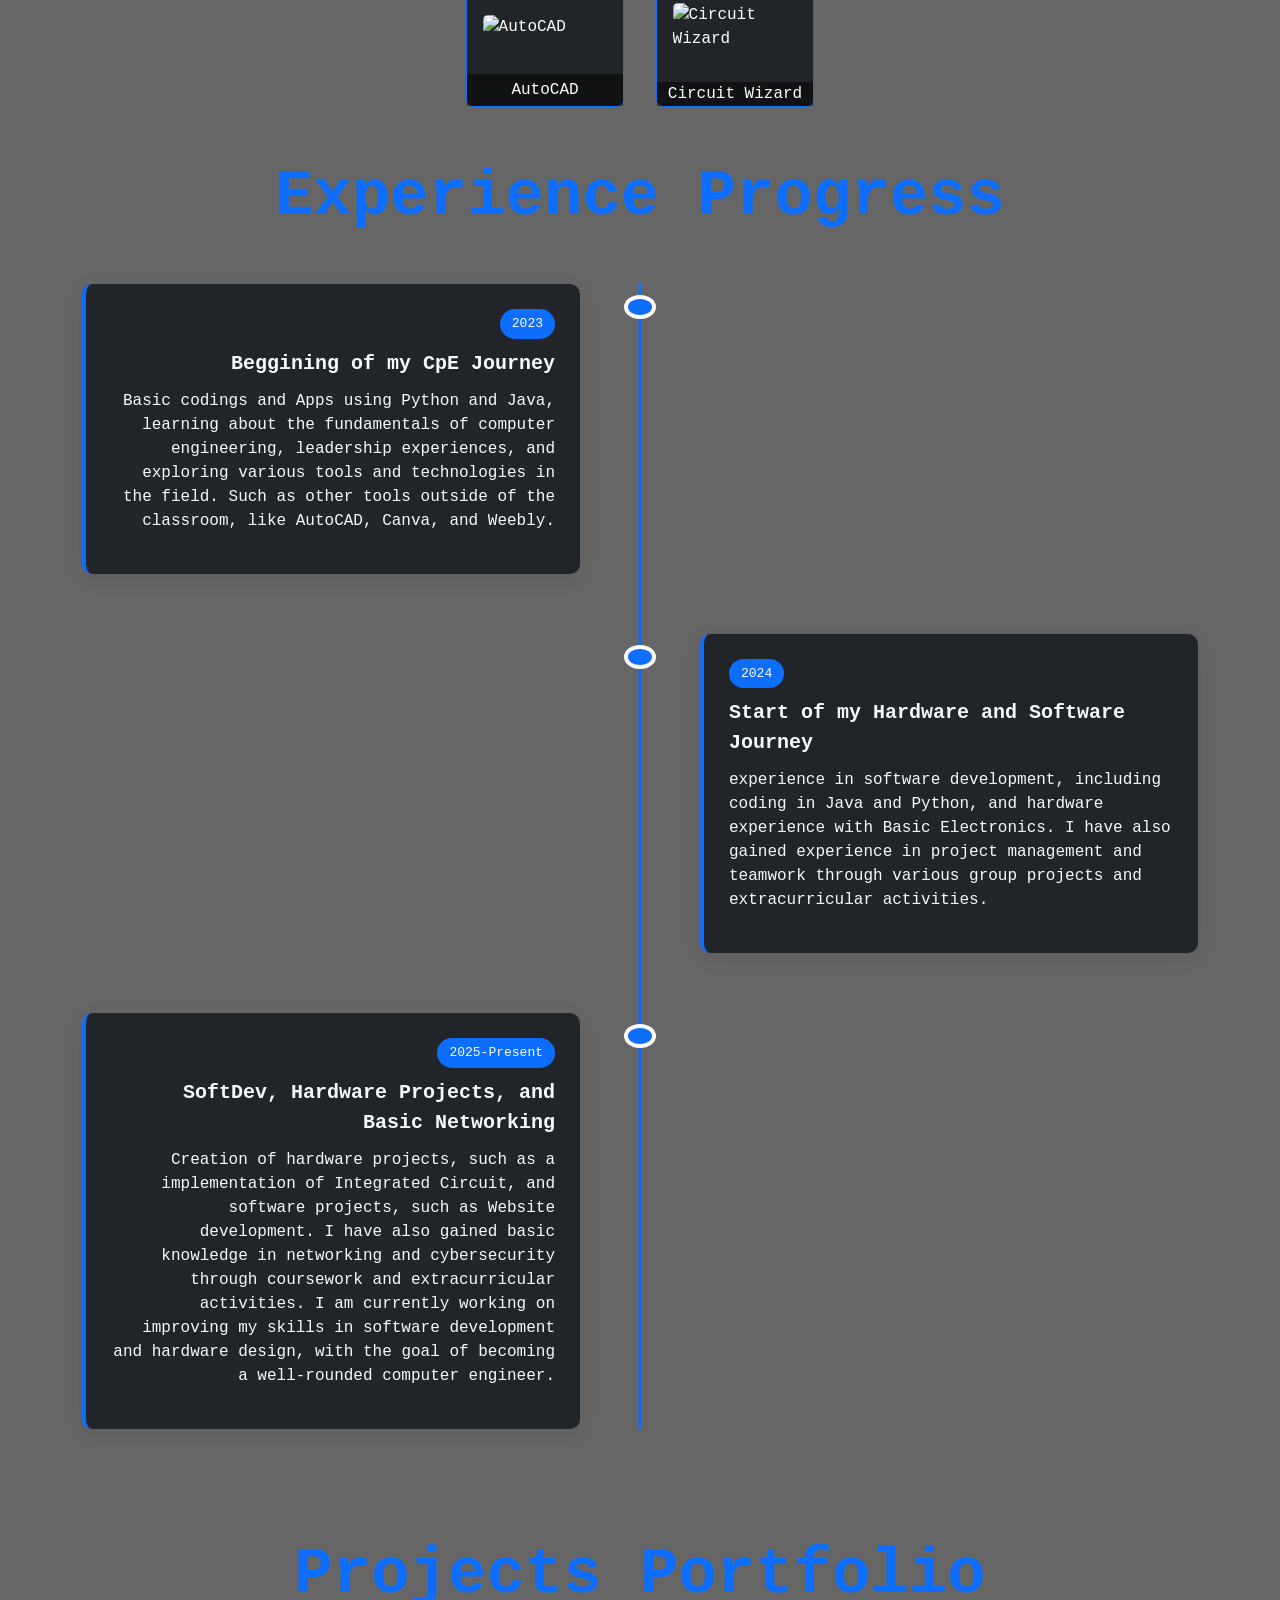
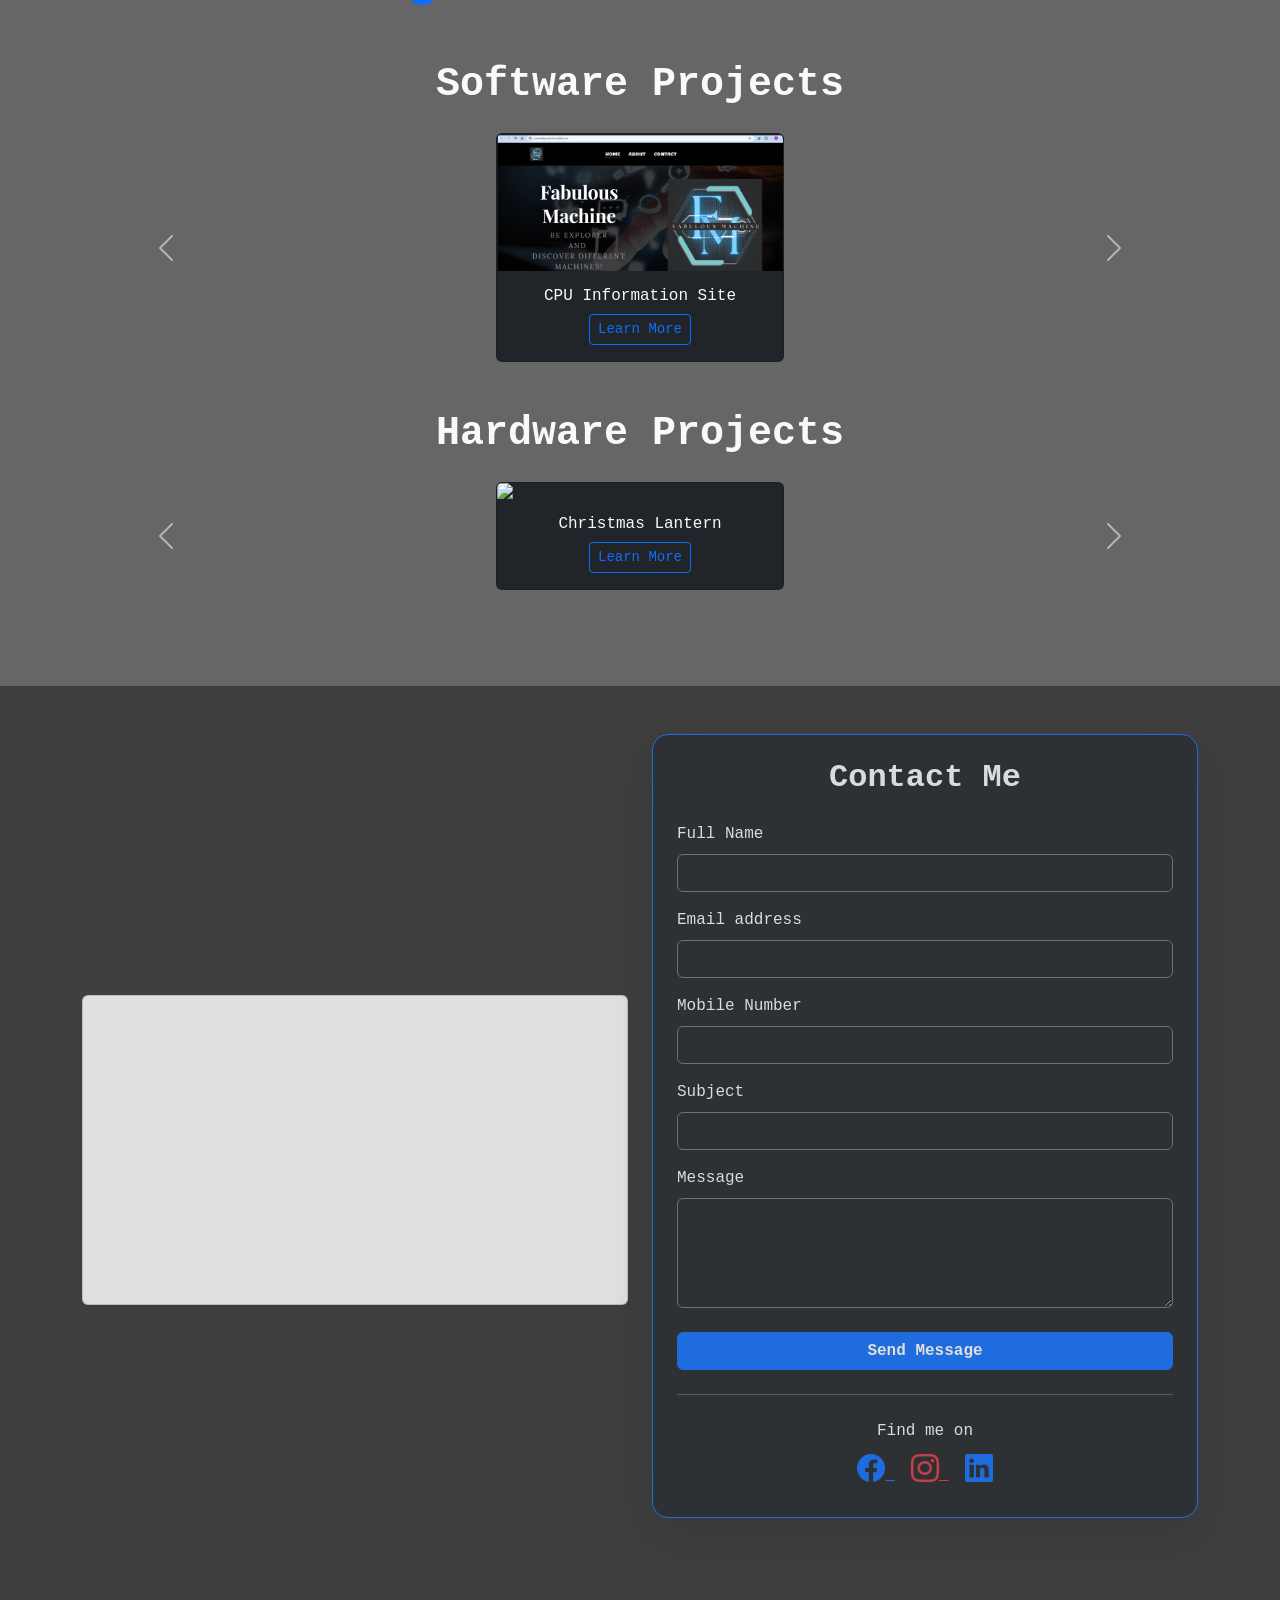
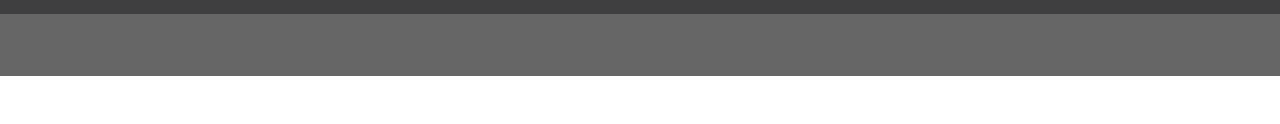
==== commit 2eddcefb: "Updated Resume and Added Figma" ====
--- a/index.html
+++ b/index.html
@@ -95,7 +95,7 @@
 
       <!-- Resume Button -->
       <div class="d-flex justify-content-center">
-        <a href="https://drive.google.com/file/d/1TbebNd9Qy4lvdxuaW8R956BltFLlwqoM/view?usp=sharing" target="_blank"
+        <a href="https://drive.google.com/file/d/14UpzzGZfoZWESMbhYH4-g5DvEV_BuVk9/view?usp=sharing" target="_blank"
            class="btn btn-outline-primary border-3">
           RESUME
         </a>
@@ -390,7 +390,26 @@
     </div>
   </a>
 </div>
-
+<!-- FIGMA -->
+    <div class="col-12 col-sm-6 col-md-4 col-lg-3 col-xl-2" data-aos="zoom-in">
+  <a href="#" class="d-block text-decoration-none p-1">
+    <div class="card bg-dark text-white tool-card border border-primary rounded-3">
+      <div class="tool-inner">
+        <div class="tool-front">
+          <img src="https://encrypted-tbn0.gstatic.com/images?q=tbn:ANd9GcSCJZehBQyO6SqhYk_2DquREpvbgf4Iql_cls9r1k5pgw&s=10" class="card-img tools" alt="FIGMA" style="max-height:120px; object-fit:contain;">
+          <div class="card-img-overlay d-flex align-items-end p-0">
+            <div class="w-100 text-center bg-black bg-opacity-50">FIGMA</div>
+          </div>
+        </div>
+      </div>
+      <div class="tool-back-container">
+        <div class="tool-back">
+          <p class="text-white mb-0">This is used for creating High fidelity prototypes and designs for web and mobile applications.</p>
+        </div>
+      </div>
+    </div>
+  </a>
+</div>
     <!-- Balsamiq -->
    <div class="col-12 col-sm-6 col-md-4 col-lg-3 col-xl-2" data-aos="zoom-in">
   <a href="#" class="d-block text-decoration-none p-1">
@@ -1332,7 +1351,7 @@
                     </div>
                 </div> <!-- map column  end-->
                 <!-- form + socials column start -->
-                <div class="col-12 col-lg-6 mb-5">
+                <div id="contactForm"  class="col-12 col-lg-6 mb-5">
                   <div class="card shadow-lg p-4 bg-dark text-light border-primary rounded-4">   <!-- need new div then pasok si form -->
                     <h2 class="fw-bold mb-4 text-center">Contact Me</h2>
 
--- a/index.css
+++ b/index.css
@@ -62,6 +62,34 @@
 body.light-mode .card-body {
   background: rgba(253, 254, 255, 0.627) !important;
   color: #000 !important;
+}
+body.light-mode #bottomNavbar {
+  color: #000 !important;
+}
+body.light-mode #bottomNavbar .nav-link {
+  color: #000 !important;
+}
+/* navbar oblong */
+body.light-mode #bottomNavbar .nav { 
+  background: rgba(181, 214, 232, 0.8) !important;
+}
+body.light-mode #contactForm .card {
+  background: rgba(181, 214, 232, 0.8) !important;
+  color: #000 !important;
+}
+body.light-mode #contactForm .form-control {
+  background:  rgba(232, 247, 255, 0.8) !important;
+  color: #000 !important;
+  border-color:  rgba(196, 230, 248, 0.8) !important;
+}
+body.light-mode #contactForm .form-label {
+  color: #000 !important;
+}
+body.light-mode #contactForm .text-center p {
+  color: #000 !important;
+}
+body.light-mode #contactForm .text-center a {
+  color: #0d6efd !important;
 }
 /* end lightmode */
 
